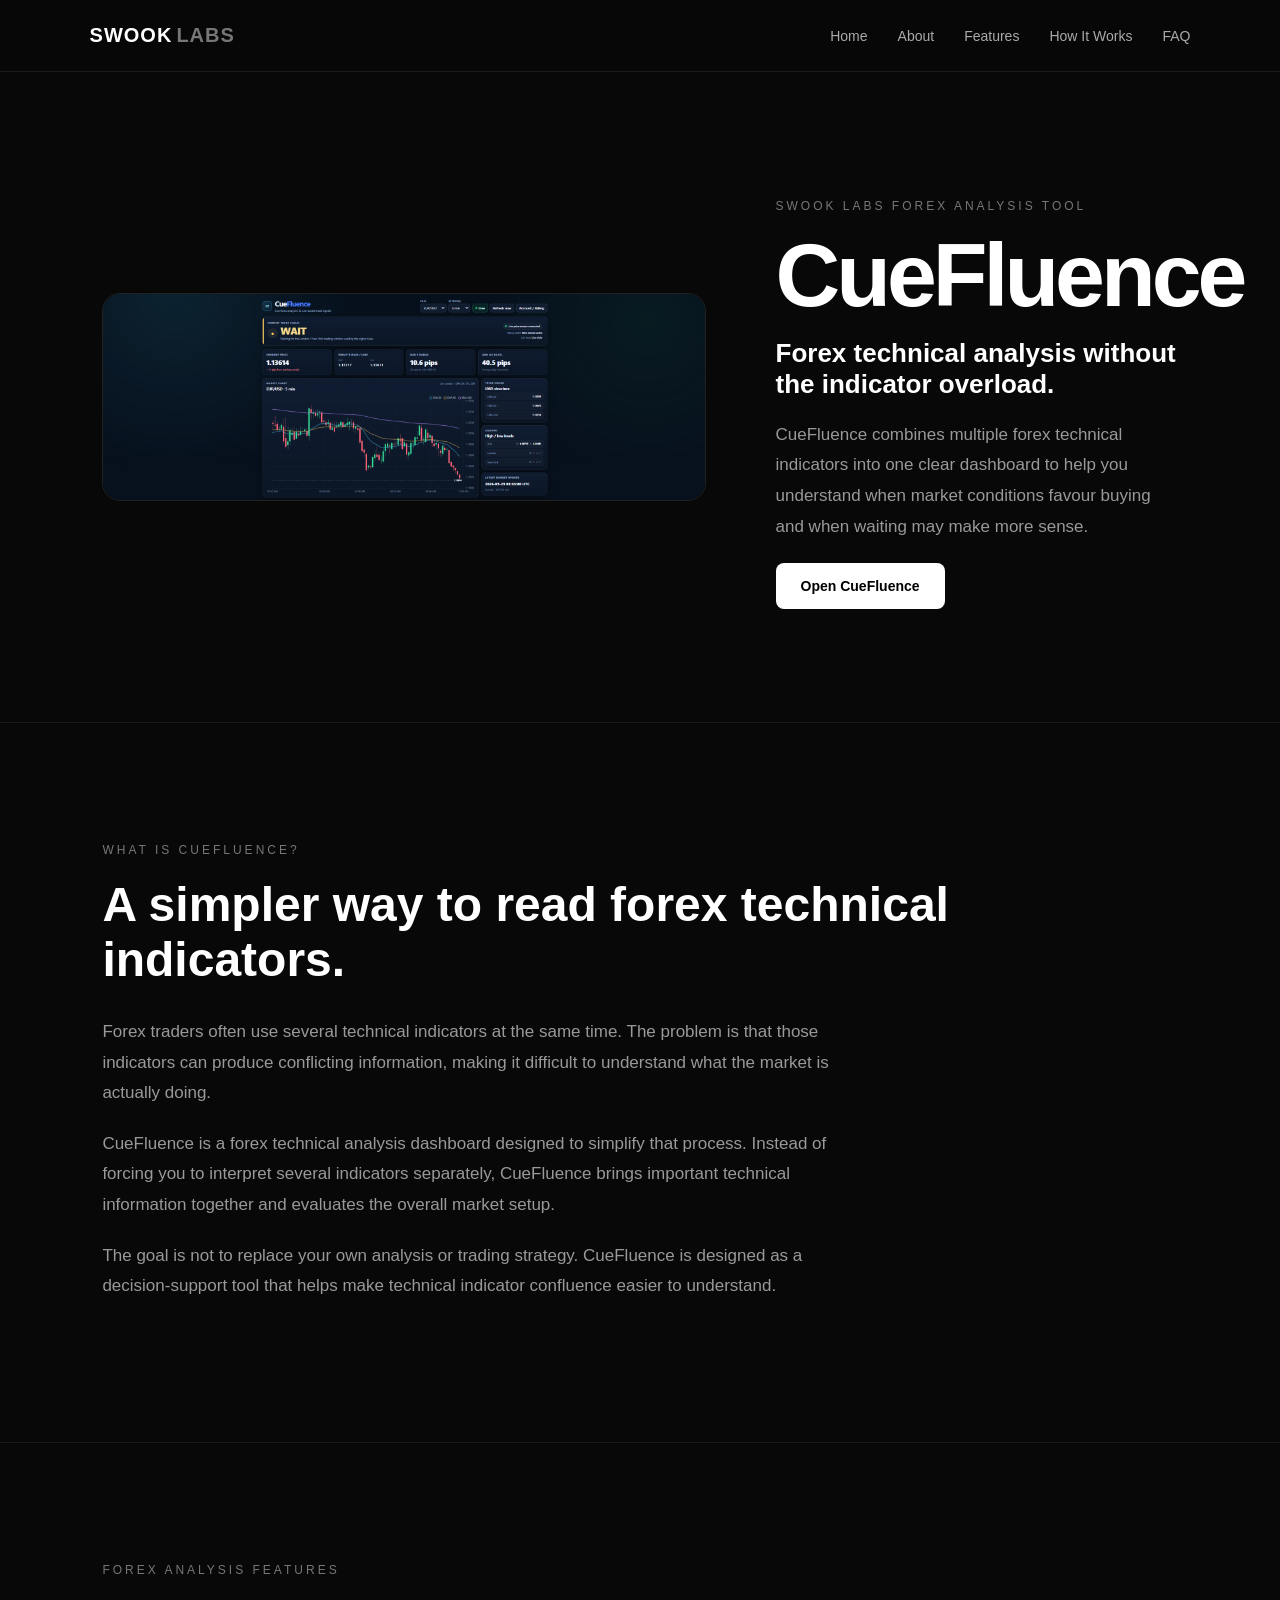
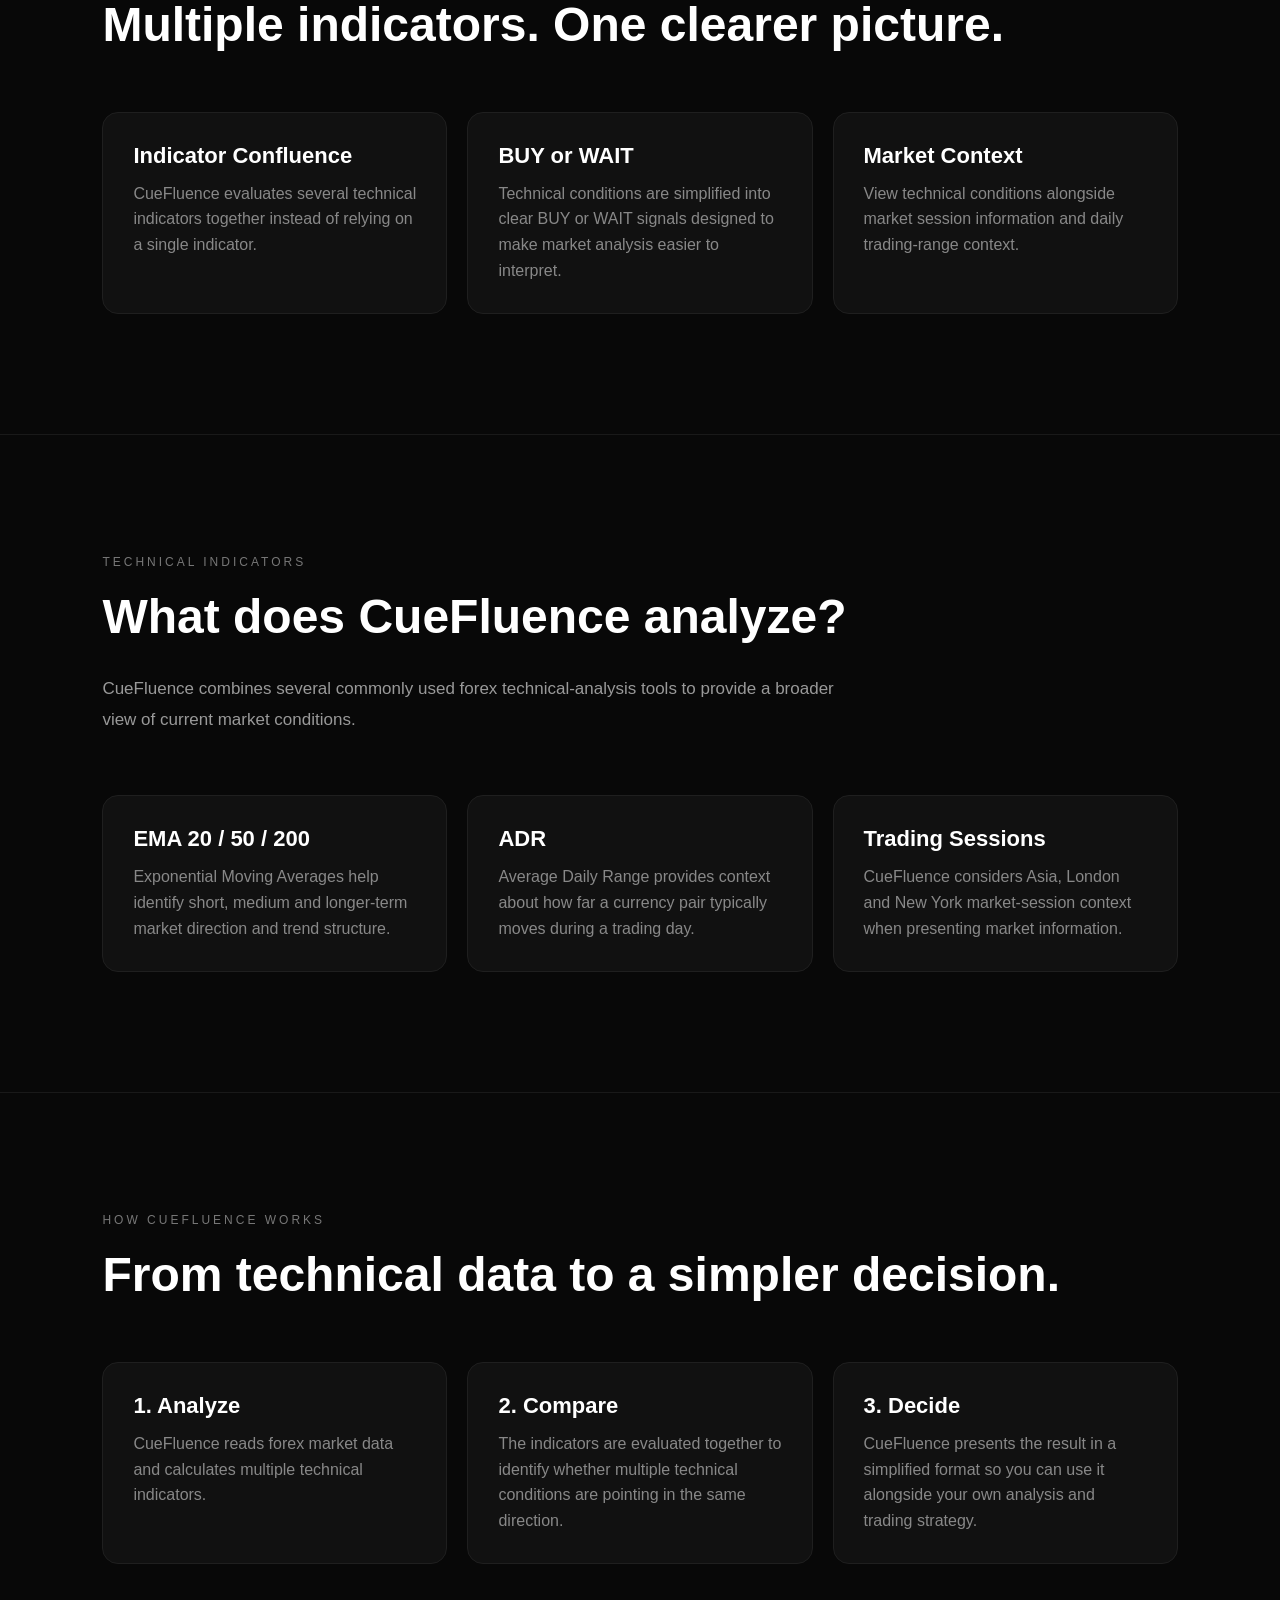
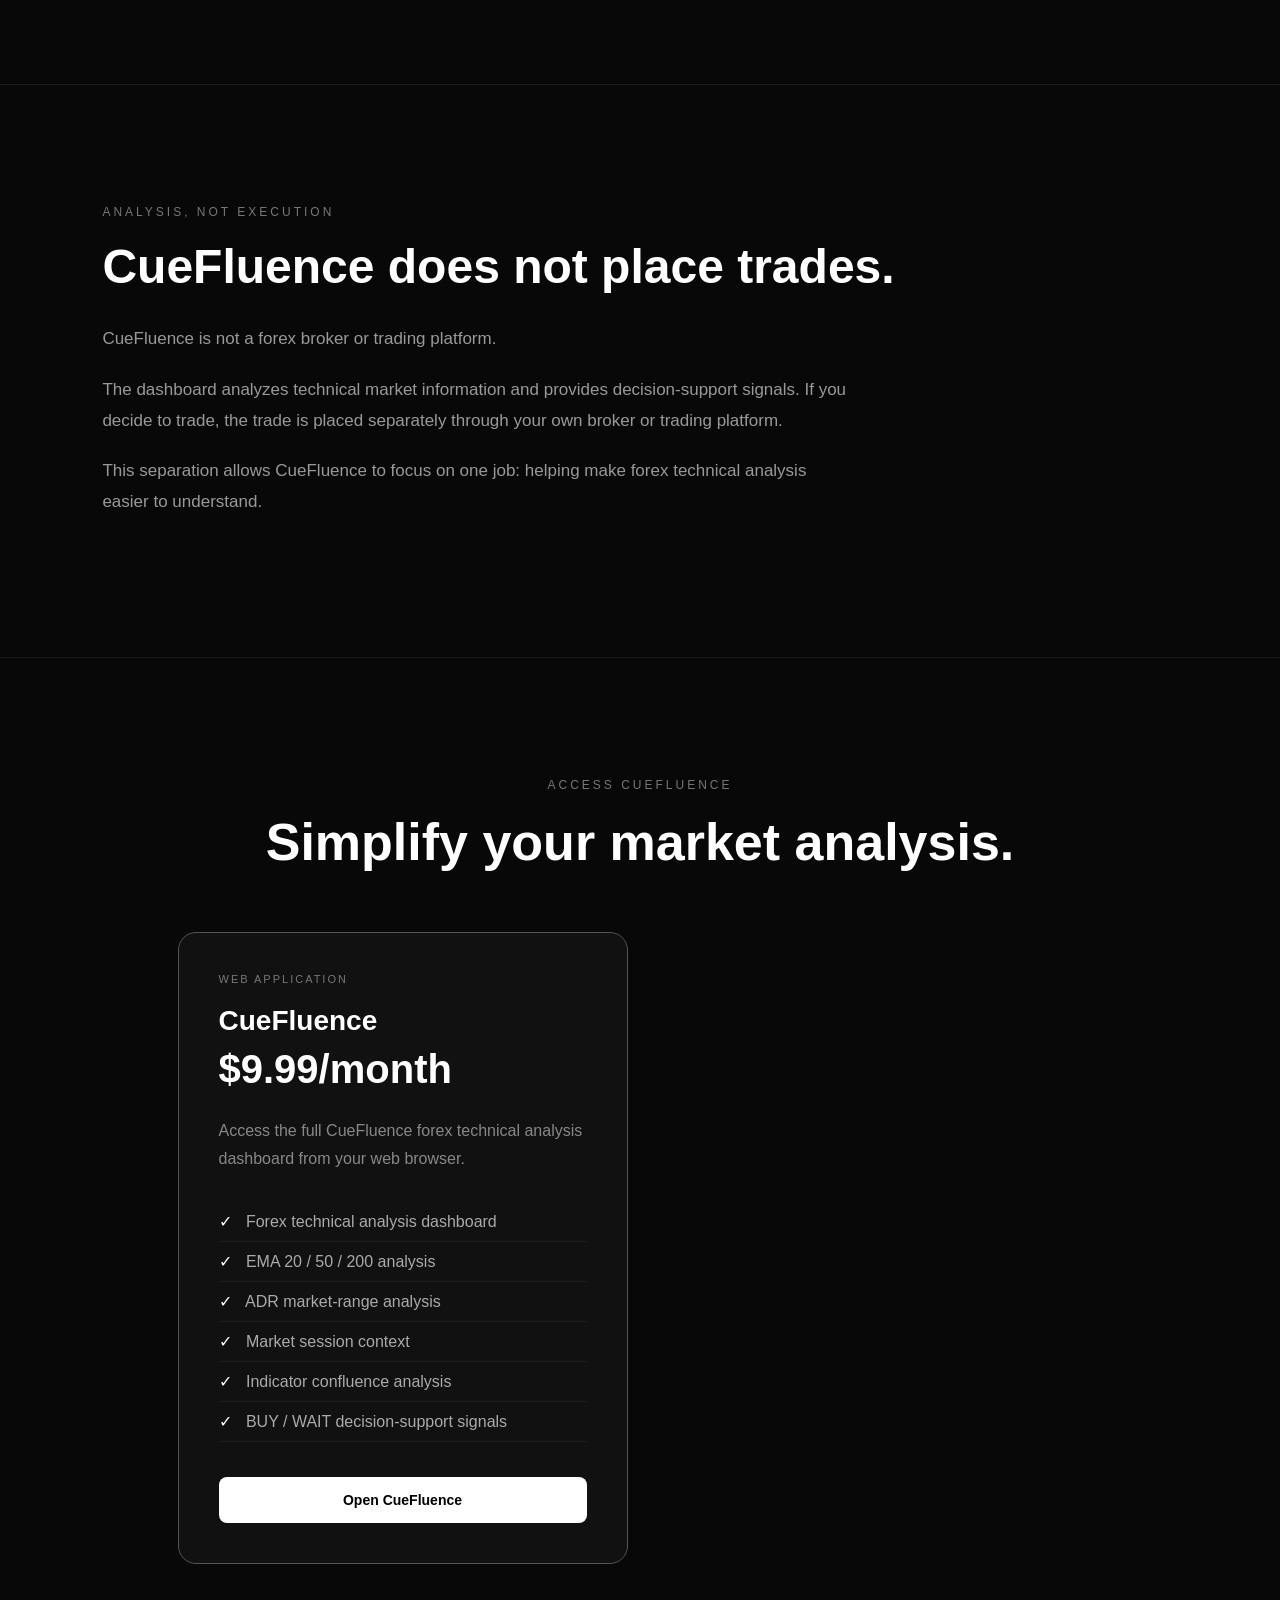
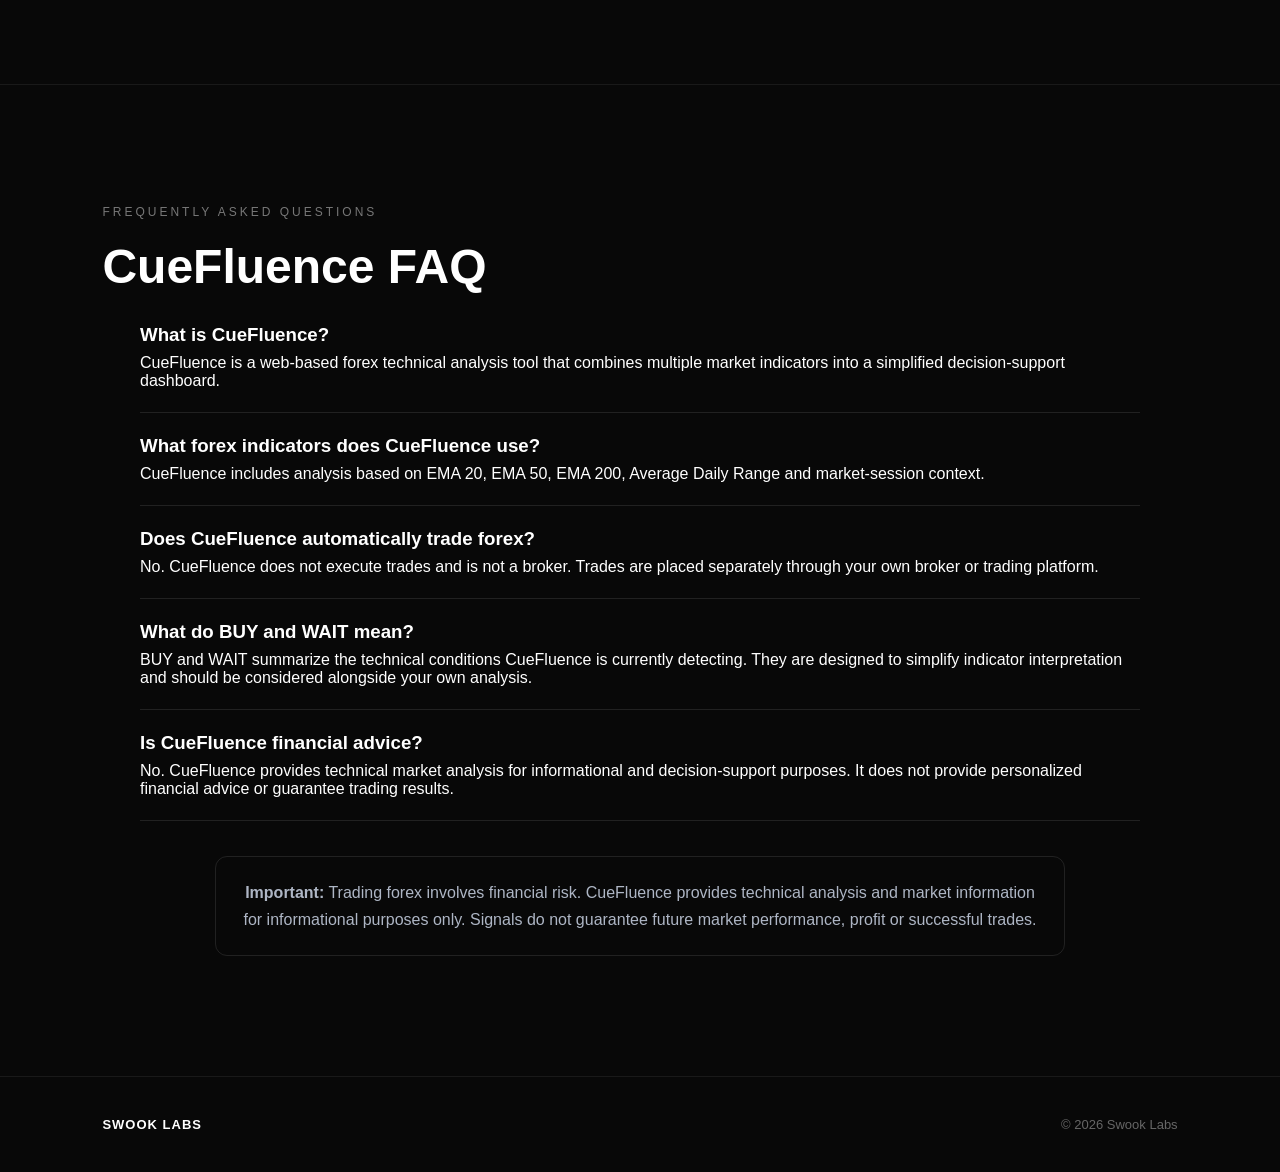
==== cuefluence.html @ 8023ba30 "Create cuefluence.html" ====
<!DOCTYPE html>
<html lang="en">

<head>
    <meta charset="UTF-8">

    <meta
        name="viewport"
        content="width=device-width, initial-scale=1.0"
    >


    <!-- ==================================================
         PRIMARY SEO
    ================================================== -->

    <title>
        CueFluence - Forex Technical Analysis & Indicator Confluence Tool | Swook Labs
    </title>

    <meta
        name="description"
        content="CueFluence is a forex technical analysis dashboard that combines EMA 20, 50 and 200, ADR, market sessions and indicator confluence into clear BUY or WAIT signals. Analyze forex markets without indicator overload."
    >

    <meta
        name="robots"
        content="index, follow"
    >

    <link
        rel="canonical"
        href="https://swooklabs.com/cuefluence.html"
    >


    <!-- ==================================================
         OPEN GRAPH
    ================================================== -->

    <meta
        property="og:title"
        content="CueFluence - Forex Technical Analysis Made Simpler"
    >

    <meta
        property="og:description"
        content="Combine multiple forex technical indicators into simple BUY or WAIT signals with CueFluence."
    >

    <meta
        property="og:image"
        content="https://swooklabs.com/img/cuefluence.png"
    >

    <meta
        property="og:url"
        content="https://swooklabs.com/cuefluence.html"
    >

    <meta
        property="og:type"
        content="website"
    >

    <meta
        property="og:site_name"
        content="Swook Labs"
    >


    <!-- ==================================================
         TWITTER / X
    ================================================== -->

    <meta
        name="twitter:card"
        content="summary_large_image"
    >

    <meta
        name="twitter:title"
        content="CueFluence - Forex Technical Analysis Tool"
    >

    <meta
        name="twitter:description"
        content="Analyze forex markets using indicator confluence, EMA analysis, ADR and market-session context."
    >

    <meta
        name="twitter:image"
        content="https://swooklabs.com/img/cuefluence.png"
    >


    <!-- ==================================================
         STRUCTURED DATA
    ================================================== -->

    <script type="application/ld+json">
    {
        "@context": "https://schema.org",
        "@type": "WebApplication",

        "name": "CueFluence",

        "url": "https://swooklabs.com/cuefluence.html",

        "applicationCategory": "FinanceApplication",

        "operatingSystem": "Web Browser",

        "description":
            "CueFluence is a forex technical analysis and decision-support dashboard that combines multiple technical indicators including EMA 20, EMA 50, EMA 200, ADR and market-session context into simple BUY or WAIT signals.",

        "image":
            "https://swooklabs.com/img/cuefluence.png",

        "creator":
        {
            "@type": "Organization",
            "name": "Swook Labs",
            "url": "https://swooklabs.com/"
        },

        "offers":
        {
            "@type": "Offer",
            "price": "9.99",
            "priceCurrency": "USD",
            "url": "https://cuefluence.swooklabs.com/"
        },

        "featureList":
        [
            "Forex technical analysis",
            "EMA 20 analysis",
            "EMA 50 analysis",
            "EMA 200 analysis",
            "Average Daily Range analysis",
            "Market session context",
            "BUY and WAIT signals",
            "Technical indicator confluence"
        ]
    }
    </script>


    <link
        rel="stylesheet"
        href="styles.css"
    >


    <!-- Small CueFluence-specific additions -->

    <style>

        .cuefluence-note
        {
            max-width: 850px;
            margin: 35px auto 0;
            padding: 22px 25px;
            border: 1px solid rgba(255,255,255,0.1);
            border-radius: 12px;
            color: #aeb6c5;
            line-height: 1.7;
            text-align: center;
        }


        .cuefluence-faq
        {
            max-width: 1000px;
            margin: 0 auto;
        }


        .cuefluence-faq-item
        {
            margin-bottom: 22px;
            padding-bottom: 22px;
            border-bottom: 1px solid rgba(255,255,255,0.1);
        }


        .cuefluence-faq-item h3
        {
            margin-bottom: 8px;
        }


        .cuefluence-faq-item p
        {
            margin: 0;
        }

    </style>

</head>


<body>


    <!-- ==================================================
         NAVBAR
    ================================================== -->

    <header class="navbar">

        <a
            href="index.html"
            class="logo"
        >
            SWOOK<span>LABS</span>
        </a>


        <nav>

            <a href="index.html">
                Home
            </a>

            <a href="#about">
                About
            </a>

            <a href="#features">
                Features
            </a>

            <a href="#how-it-works">
                How It Works
            </a>

            <a href="#faq">
                FAQ
            </a>

        </nav>

    </header>



    <main class="game-page">


        <!-- ==================================================
             HERO
        ================================================== -->

        <section class="game-hero">


            <div class="game-hero-image">

                <img
                    src="img/cuefluence.png"
                    alt="CueFluence forex technical analysis dashboard"
                >

            </div>


            <div class="game-hero-content">


                <p class="eyebrow">
                    SWOOK LABS FOREX ANALYSIS TOOL
                </p>


                <h1>
                    CueFluence
                </h1>


                <p class="game-tagline">
                    Forex technical analysis without the indicator overload.
                </p>


                <p class="game-intro">

                    CueFluence combines multiple forex technical
                    indicators into one clear dashboard to help you
                    understand when market conditions favour buying
                    and when waiting may make more sense.

                </p>


                <a
                    href="https://cuefluence.swooklabs.com/"
                    class="btn btn-primary"
                >
                    Open CueFluence
                </a>

            </div>

        </section>



        <!-- ==================================================
             ABOUT
        ================================================== -->

        <section
            class="game-about"
            id="about"
        >


            <p class="eyebrow">
                WHAT IS CUEFLUENCE?
            </p>


            <h2>
                A simpler way to read forex technical indicators.
            </h2>


            <p>

                Forex traders often use several technical indicators
                at the same time. The problem is that those indicators
                can produce conflicting information, making it difficult
                to understand what the market is actually doing.

            </p>


            <p>

                CueFluence is a forex technical analysis dashboard
                designed to simplify that process. Instead of forcing
                you to interpret several indicators separately,
                CueFluence brings important technical information
                together and evaluates the overall market setup.

            </p>


            <p>

                The goal is not to replace your own analysis or trading
                strategy. CueFluence is designed as a decision-support
                tool that helps make technical indicator confluence
                easier to understand.

            </p>


        </section>



        <!-- ==================================================
             FEATURES
        ================================================== -->

        <section
            class="game-about"
            id="features"
        >


            <p class="eyebrow">
                FOREX ANALYSIS FEATURES
            </p>


            <h2>
                Multiple indicators. One clearer picture.
            </h2>


            <div class="game-features">


                <div class="game-feature">

                    <h3>
                        Indicator Confluence
                    </h3>

                    <p>

                        CueFluence evaluates several technical
                        indicators together instead of relying
                        on a single indicator.

                    </p>

                </div>



                <div class="game-feature">

                    <h3>
                        BUY or WAIT
                    </h3>

                    <p>

                        Technical conditions are simplified into
                        clear BUY or WAIT signals designed to make
                        market analysis easier to interpret.

                    </p>

                </div>



                <div class="game-feature">

                    <h3>
                        Market Context
                    </h3>

                    <p>

                        View technical conditions alongside market
                        session information and daily trading-range
                        context.

                    </p>

                </div>

            </div>


        </section>



        <!-- ==================================================
             TECHNICAL INDICATORS
        ================================================== -->

        <section class="game-about">


            <p class="eyebrow">
                TECHNICAL INDICATORS
            </p>


            <h2>
                What does CueFluence analyze?
            </h2>


            <p>

                CueFluence combines several commonly used forex
                technical-analysis tools to provide a broader view
                of current market conditions.

            </p>


            <div class="game-features">


                <div class="game-feature">

                    <h3>
                        EMA 20 / 50 / 200
                    </h3>

                    <p>

                        Exponential Moving Averages help identify
                        short, medium and longer-term market
                        direction and trend structure.

                    </p>

                </div>



                <div class="game-feature">

                    <h3>
                        ADR
                    </h3>

                    <p>

                        Average Daily Range provides context about
                        how far a currency pair typically moves
                        during a trading day.

                    </p>

                </div>



                <div class="game-feature">

                    <h3>
                        Trading Sessions
                    </h3>

                    <p>

                        CueFluence considers Asia, London and
                        New York market-session context when
                        presenting market information.

                    </p>

                </div>


            </div>

        </section>



        <!-- ==================================================
             HOW IT WORKS
        ================================================== -->

        <section
            class="game-about"
            id="how-it-works"
        >


            <p class="eyebrow">
                HOW CUEFLUENCE WORKS
            </p>


            <h2>
                From technical data to a simpler decision.
            </h2>


            <div class="game-features">


                <div class="game-feature">

                    <h3>
                        1. Analyze
                    </h3>

                    <p>

                        CueFluence reads forex market data and
                        calculates multiple technical indicators.

                    </p>

                </div>



                <div class="game-feature">

                    <h3>
                        2. Compare
                    </h3>

                    <p>

                        The indicators are evaluated together to
                        identify whether multiple technical conditions
                        are pointing in the same direction.

                    </p>

                </div>



                <div class="game-feature">

                    <h3>
                        3. Decide
                    </h3>

                    <p>

                        CueFluence presents the result in a simplified
                        format so you can use it alongside your own
                        analysis and trading strategy.

                    </p>

                </div>

            </div>


        </section>



        <!-- ==================================================
             NOT A BROKER
        ================================================== -->

        <section class="game-about">


            <p class="eyebrow">
                ANALYSIS, NOT EXECUTION
            </p>


            <h2>
                CueFluence does not place trades.
            </h2>


            <p>

                CueFluence is not a forex broker or trading platform.

            </p>


            <p>

                The dashboard analyzes technical market information
                and provides decision-support signals. If you decide
                to trade, the trade is placed separately through your
                own broker or trading platform.

            </p>


            <p>

                This separation allows CueFluence to focus on one
                job: helping make forex technical analysis easier
                to understand.

            </p>


        </section>



        <!-- ==================================================
             SUBSCRIPTION
        ================================================== -->

        <section
            class="game-versions"
            id="access"
        >


            <div class="game-version-heading">

                <p class="eyebrow">
                    ACCESS CUEFLUENCE
                </p>

                <h2>
                    Simplify your market analysis.
                </h2>

            </div>



            <div class="version-grid">


                <div
                    class="version-card version-card-featured"
                >


                    <span class="version-label">
                        WEB APPLICATION
                    </span>


                    <h3>
                        CueFluence
                    </h3>


                    <div class="version-price">
                        $9.99/month
                    </div>


                    <p>

                        Access the full CueFluence forex technical
                        analysis dashboard from your web browser.

                    </p>


                    <ul>

                        <li>
                            Forex technical analysis dashboard
                        </li>

                        <li>
                            EMA 20 / 50 / 200 analysis
                        </li>

                        <li>
                            ADR market-range analysis
                        </li>

                        <li>
                            Market session context
                        </li>

                        <li>
                            Indicator confluence analysis
                        </li>

                        <li>
                            BUY / WAIT decision-support signals
                        </li>

                    </ul>


                    <a
                        href="https://cuefluence.swooklabs.com/"
                        class="btn btn-primary version-button"
                    >
                        Open CueFluence
                    </a>


                </div>

            </div>


        </section>



        <!-- ==================================================
             FAQ
        ================================================== -->

        <section
            class="game-about"
            id="faq"
        >


            <p class="eyebrow">
                FREQUENTLY ASKED QUESTIONS
            </p>


            <h2>
                CueFluence FAQ
            </h2>


            <div class="cuefluence-faq">


                <div class="cuefluence-faq-item">

                    <h3>
                        What is CueFluence?
                    </h3>

                    <p>

                        CueFluence is a web-based forex technical
                        analysis tool that combines multiple market
                        indicators into a simplified decision-support
                        dashboard.

                    </p>

                </div>



                <div class="cuefluence-faq-item">

                    <h3>
                        What forex indicators does CueFluence use?
                    </h3>

                    <p>

                        CueFluence includes analysis based on
                        EMA 20, EMA 50, EMA 200, Average Daily
                        Range and market-session context.

                    </p>

                </div>



                <div class="cuefluence-faq-item">

                    <h3>
                        Does CueFluence automatically trade forex?
                    </h3>

                    <p>

                        No. CueFluence does not execute trades and
                        is not a broker. Trades are placed separately
                        through your own broker or trading platform.

                    </p>

                </div>



                <div class="cuefluence-faq-item">

                    <h3>
                        What do BUY and WAIT mean?
                    </h3>

                    <p>

                        BUY and WAIT summarize the technical
                        conditions CueFluence is currently detecting.
                        They are designed to simplify indicator
                        interpretation and should be considered
                        alongside your own analysis.

                    </p>

                </div>



                <div class="cuefluence-faq-item">

                    <h3>
                        Is CueFluence financial advice?
                    </h3>

                    <p>

                        No. CueFluence provides technical market
                        analysis for informational and decision-support
                        purposes. It does not provide personalized
                        financial advice or guarantee trading results.

                    </p>

                </div>


            </div>


            <div class="cuefluence-note">

                <strong>Important:</strong>

                Trading forex involves financial risk. CueFluence
                provides technical analysis and market information
                for informational purposes only. Signals do not
                guarantee future market performance, profit or
                successful trades.

            </div>


        </section>


    </main>



    <!-- ==================================================
         FOOTER
    ================================================== -->

    <footer>

        <div class="footer-logo">
            SWOOK LABS
        </div>

        <p>
            © 2026 Swook Labs
        </p>

    </footer>


</body>

</html>
---- styles.css ----
* {
    box-sizing: border-box;
    margin: 0;
    padding: 0;
}

html {
    scroll-behavior: smooth;
}

body {
    font-family:
        Inter,
        Arial,
        sans-serif;

    background: #080808;
    color: #ffffff;
}

a {
    color: inherit;
    text-decoration: none;
}


/* NAVBAR */

.navbar {
    height: 72px;

    display: flex;
    justify-content: space-between;
    align-items: center;

    padding: 0 7%;

    border-bottom: 1px solid #1c1c1c;

    background: rgba(8, 8, 8, 0.9);

    position: sticky;
    top: 0;

    z-index: 100;
}

.logo {
    font-weight: 800;
    letter-spacing: 1px;
    font-size: 20px;
}

.logo span {
    color: #777;
    margin-left: 4px;
}

nav {
    display: flex;
    gap: 30px;
}

nav a {
    color: #aaa;

    font-size: 14px;

    transition: 0.2s;
}

nav a:hover {
    color: white;
}


/* HERO */

.hero {
    min-height: 680px;

    display: flex;
    align-items: center;

    padding: 0 8%;

    background:
        radial-gradient(
            circle at 80% 20%,
            rgba(100, 80, 255, 0.18),
            transparent 35%
        ),
        radial-gradient(
            circle at 20% 70%,
            rgba(0, 170, 255, 0.1),
            transparent 35%
        );
}

.hero-content {
    max-width: 800px;
}

.eyebrow {
    color: #777;

    font-size: 12px;

    letter-spacing: 3px;

    margin-bottom: 20px;
}

.hero h1 {
    font-size: clamp(
        60px,
        9vw,
        120px
    );

    line-height: 0.95;

    letter-spacing: -5px;

    margin-bottom: 30px;
}

.hero-description {
    font-size: 21px;

    color: #999;

    margin-bottom: 40px;
}

.hero-buttons {
    display: flex;
    gap: 15px;
}

.btn {
    padding: 15px 25px;

    border-radius: 8px;

    font-size: 14px;

    font-weight: 600;

    transition: 0.2s;
}

.btn-primary {
    background: white;
    color: black;
}

.btn-primary:hover {
    transform: translateY(-2px);
}

.btn-secondary {
    border: 1px solid #333;
    color: #ccc;
}

.btn-secondary:hover {
    border-color: #666;
}


/* PRODUCTS */

.products-section {
    padding: 100px 8%;
}

.section-heading {
    display: flex;
    justify-content: space-between;
    align-items: flex-end;

    margin-bottom: 50px;
}

.section-heading h2 {
    font-size: 46px;
}

.filters {
    display: flex;
    gap: 8px;
}

.filter {
    padding: 10px 18px;

    border-radius: 20px;

    border: 1px solid #292929;

    background: transparent;

    color: #888;

    cursor: pointer;
}

.filter.active,
.filter:hover {
    color: black;
    background: white;
}


/* PRODUCT CARDS */

.product-grid {
    display: grid;

    grid-template-columns:
        repeat(auto-fit, minmax(280px, 1fr));

    gap: 24px;
}

.product-card {
    background: #111;

    border: 1px solid #1c1c1c;

    border-radius: 16px;

    overflow: hidden;

    transition: 0.25s;
}

.product-card:hover {
    transform: translateY(-6px);

    border-color: #333;
}

.product-image {
    height: 230px;

    background: #181818;

    display: flex;
    align-items: center;
    justify-content: center;

    color: #444;

    font-size: 14px;
}

.product-content {
    padding: 22px;
}

.product-category {
    font-size: 11px;

    letter-spacing: 2px;

    color: #666;

    text-transform: uppercase;
}

.product-title {
    font-size: 22px;

    margin: 10px 0;
}

.product-description {
    color: #888;

    font-size: 14px;

    line-height: 1.6;

    margin-bottom: 20px;
}

.product-footer {
    display: flex;
    justify-content: space-between;
    align-items: center;
}

.product-price {
    font-weight: bold;
}

.product-link {
    color: #bbb;

    font-size: 14px;
}

.product-link:hover {
    color: white;
}


/* ABOUT */

.about {
    padding: 120px 8%;

    border-top: 1px solid #191919;

    max-width: 1000px;
}

.about h2 {
    font-size: 54px;

    margin-bottom: 25px;
}

.about > p:not(.eyebrow) {
    max-width: 650px;

    line-height: 1.8;

    color: #999;

    margin-bottom: 25px;
}

.text-link {
    font-weight: 600;
}


/* FOOTER */

footer {
    display: flex;
    justify-content: space-between;

    padding: 40px 8%;

    border-top: 1px solid #191919;

    color: #666;

    font-size: 13px;
}

.footer-logo {
    color: white;

    font-weight: bold;

    letter-spacing: 1px;
}


/* MOBILE */

@media (max-width: 700px) {

    nav {
        display: none;
    }

    .hero {
        min-height: 600px;
    }

    .hero h1 {
        letter-spacing: -3px;
    }

    .section-heading {
        flex-direction: column;
        align-items: flex-start;

        gap: 25px;
    }

    .filters {
        flex-wrap: wrap;
    }

    .about h2 {
        font-size: 40px;
    }

}

/* ============================= */
/* GAME PAGE */
/* ============================= */

.game-page {
    min-height: 100vh;
}


/* HERO */

.game-hero {
    min-height: 650px;

    display: grid;

    grid-template-columns:
        minmax(0, 1.2fr)
        minmax(320px, 0.8fr);

    align-items: center;

    gap: 70px;

    padding: 80px 8%;
}


.game-hero-image {
    border-radius: 18px;

    overflow: hidden;

    border: 1px solid #222;

    background: #111;
}


.game-hero-image img {
    width: 100%;

    display: block;

    object-fit: cover;
}


.game-hero-content h1 {
    font-size: clamp(
        55px,
        7vw,
        100px
    );

    line-height: 0.95;

    letter-spacing: -4px;

    margin-bottom: 20px;
}


.game-tagline {
    font-size: 26px;

    font-weight: 600;

    margin-bottom: 20px;
}


.game-intro {
    color: #999;

    line-height: 1.8;

    font-size: 17px;

    margin-bottom: 35px;

    max-width: 520px;
}


/* ABOUT */

.game-about {
    padding: 120px 8%;

    border-top: 1px solid #191919;
}


.game-about > h2 {
    font-size: 48px;

    margin-bottom: 30px;
}


.game-about > p:not(.eyebrow) {
    max-width: 750px;

    color: #999;

    font-size: 17px;

    line-height: 1.8;

    margin-bottom: 20px;
}


.game-features {
    display: grid;

    grid-template-columns:
        repeat(3, 1fr);

    gap: 20px;

    margin-top: 60px;
}


.game-feature {
    background: #111;

    border: 1px solid #1f1f1f;

    border-radius: 16px;

    padding: 30px;
}


.game-feature h3 {
    font-size: 22px;

    margin-bottom: 12px;
}


.game-feature p {
    color: #888;

    line-height: 1.6;
}


/* VERSIONS */

.game-versions {
    padding: 120px 8%;

    border-top: 1px solid #191919;
}


.game-version-heading {
    text-align: center;

    margin-bottom: 60px;
}


.game-version-heading h2 {
    font-size: 52px;
}


.version-grid {
    display: grid;

    grid-template-columns:
        repeat(2, minmax(280px, 450px));

    justify-content: center;

    gap: 25px;
}


.version-card {
    background: #111;

    border: 1px solid #252525;

    border-radius: 18px;

    padding: 40px;

    display: flex;

    flex-direction: column;
}


.version-card-featured {
    border-color: #555;
}


.version-label {
    color: #777;

    font-size: 11px;

    letter-spacing: 2px;

    margin-bottom: 20px;
}


.version-card h3 {
    font-size: 28px;

    margin-bottom: 10px;
}


.version-price {
    font-size: 40px;

    font-weight: 700;

    margin-bottom: 25px;
}


.version-card > p {
    color: #888;

    line-height: 1.7;

    margin-bottom: 30px;
}


.version-card ul {
    list-style: none;

    margin-bottom: 35px;
}


.version-card li {
    color: #aaa;

    padding: 10px 0;

    border-bottom: 1px solid #1f1f1f;
}


.version-card li::before {
    content: "✓";

    color: white;

    margin-right: 10px;
}


.version-button {
    margin-top: auto;

    text-align: center;

    display: block;
}


/* GAME MOBILE */

@media (max-width: 800px) {

    .game-hero {
        grid-template-columns: 1fr;

        padding-top: 50px;
    }


    .game-hero-content h1 {
        letter-spacing: -2px;
    }


    .game-features {
        grid-template-columns: 1fr;
    }


    .version-grid {
        grid-template-columns: 1fr;
    }

}

/* ============================= */
/* ABOUT - GAMEPLAY */
/* ============================= */

.about-gameplay {
    margin-top: 60px;
    margin-bottom: 60px;
}


.about-gameplay h3 {
    font-size: 30px;
    margin-bottom: 10px;
}


.about-gameplay-description {
    color: #888;
    margin-bottom: 30px;
}


/* MAIN VIDEO */

.gameplay-video-main {
    width: 100%;
    max-width: 1000px;

    aspect-ratio: 16 / 9;

    overflow: hidden;

    border-radius: 16px;

    border: 1px solid #222;

    background: #111;
}


.gameplay-video-main iframe {
    width: 100%;
    height: 100%;

    border: 0;
}


/* SMALLER VIDEOS */

.gameplay-video-grid {
    display: grid;

    grid-template-columns:
        repeat(2, 1fr);

    gap: 20px;

    max-width: 1000px;

    margin-top: 20px;
}


.gameplay-video {
    aspect-ratio: 16 / 9;

    overflow: hidden;

    border-radius: 14px;

    border: 1px solid #222;

    background: #111;
}


.gameplay-video iframe {
    width: 100%;
    height: 100%;

    border: 0;
}


/* MOBILE */

@media (max-width: 800px) {

    .gameplay-video-grid {
        grid-template-columns: 1fr;
    }

}
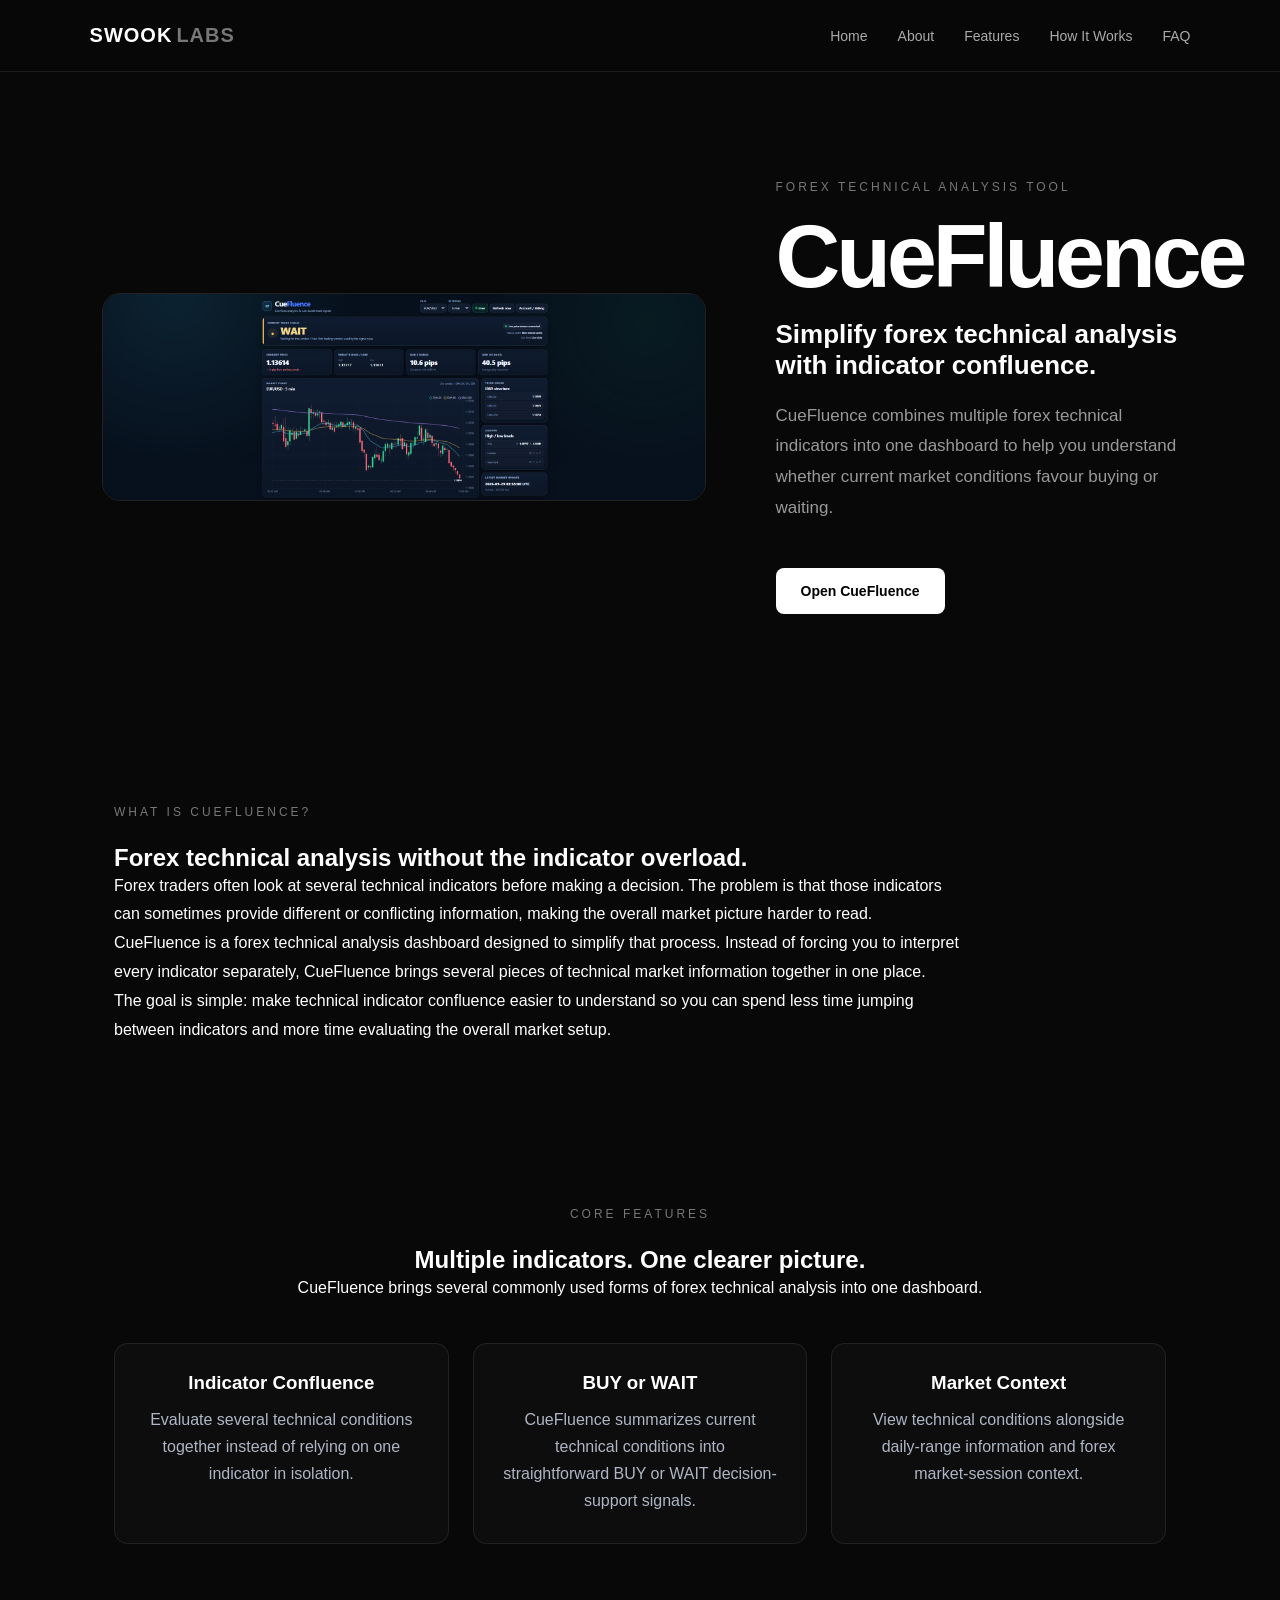
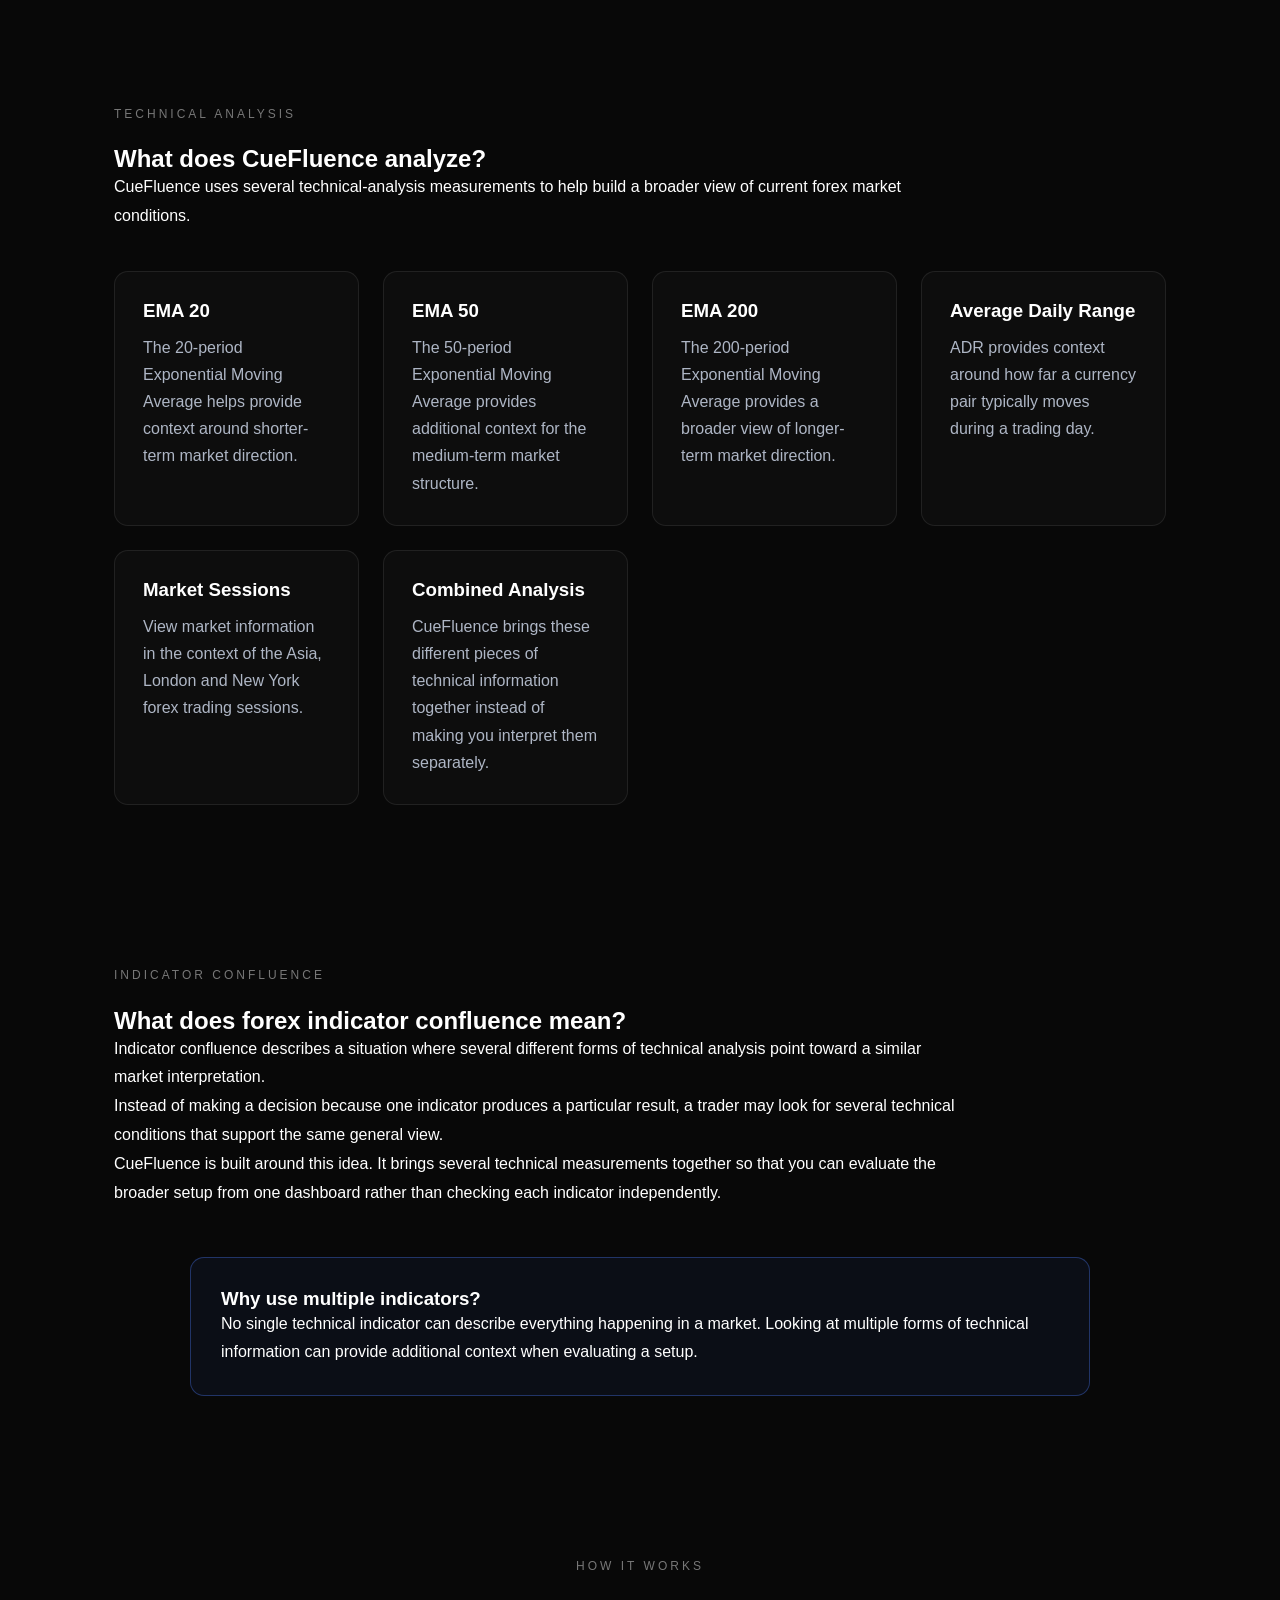
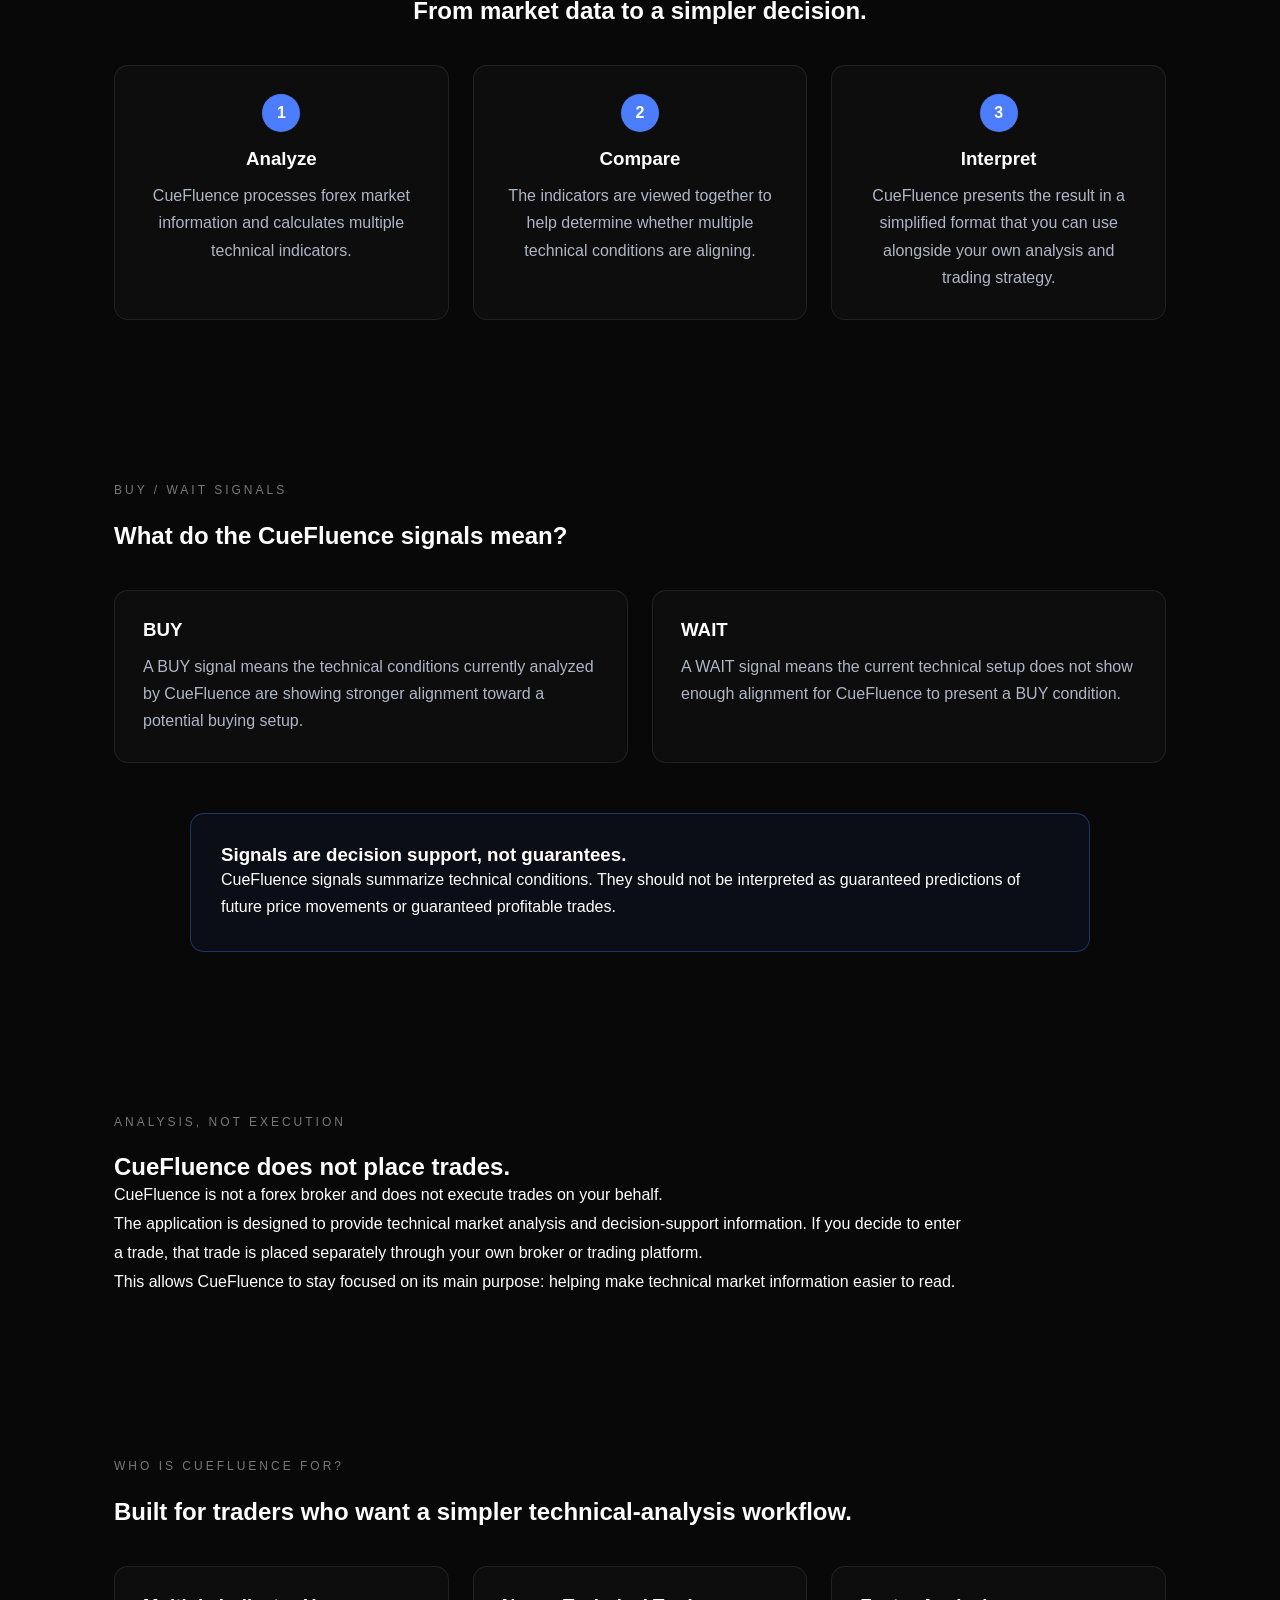
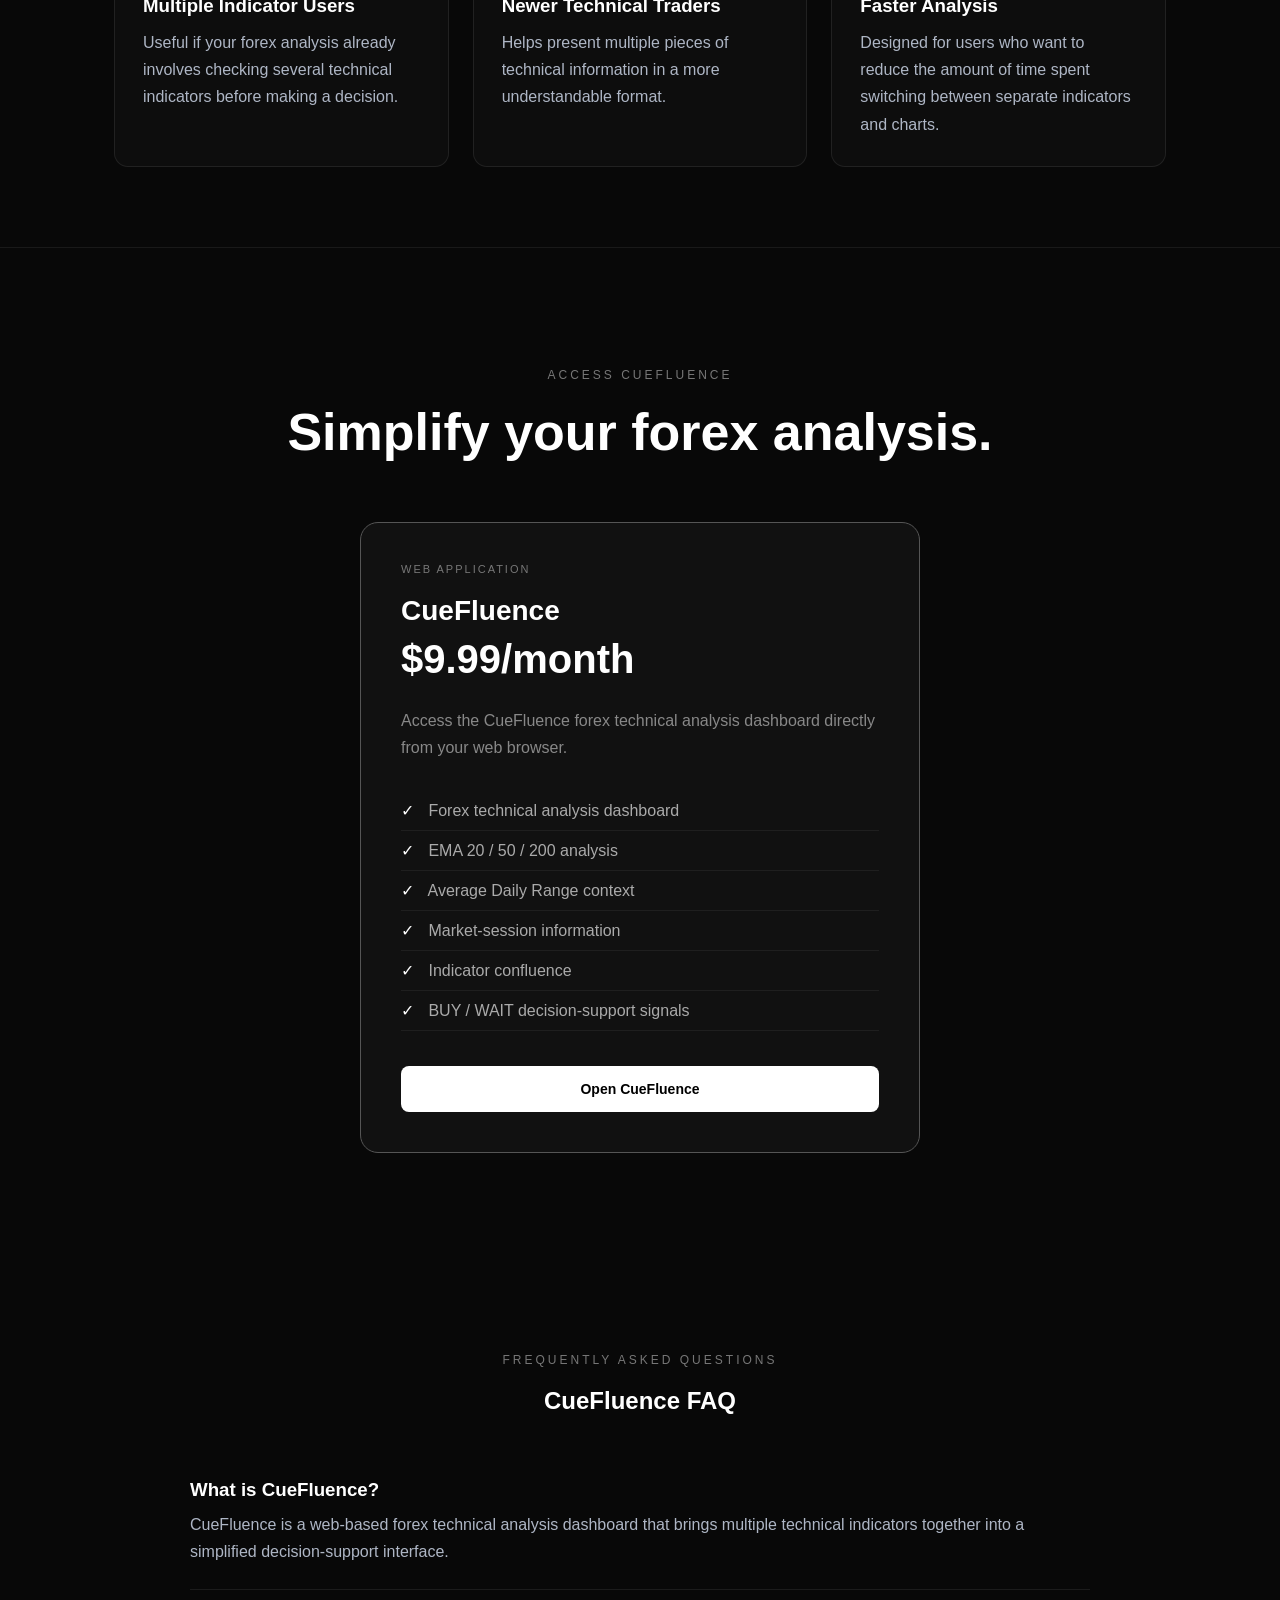
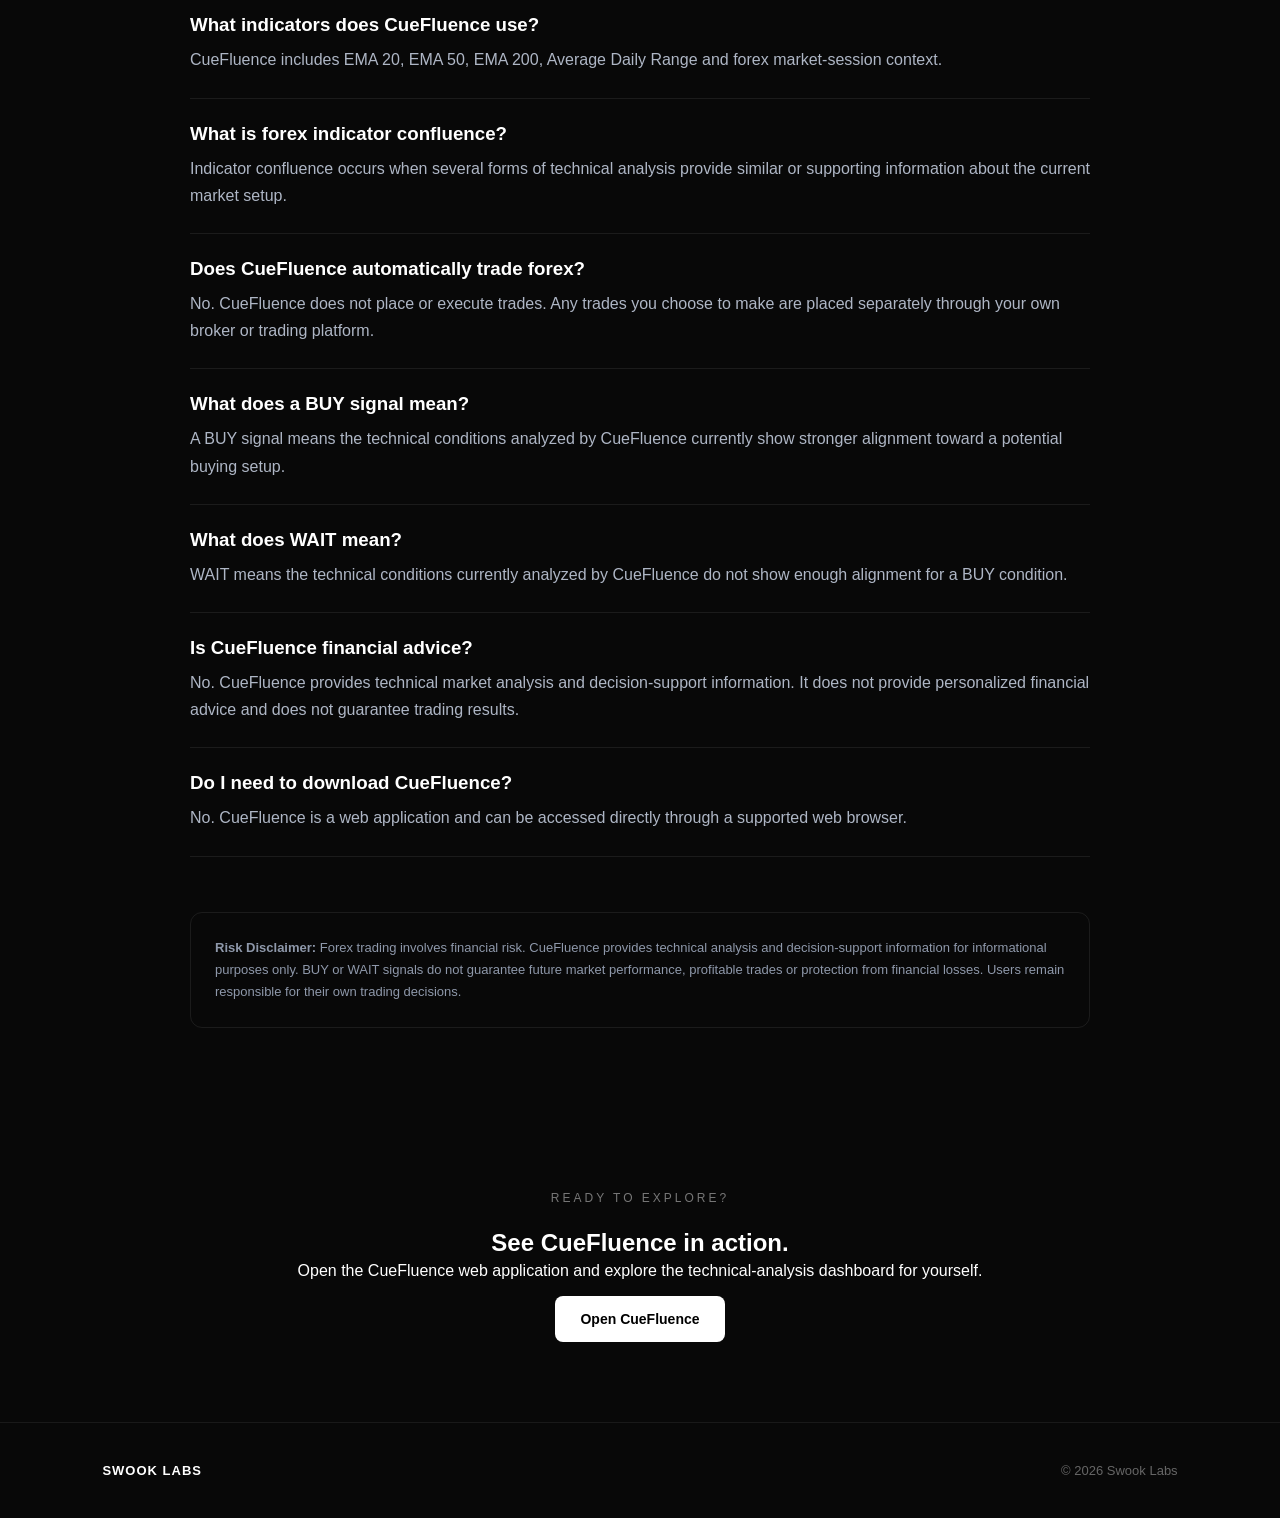
==== commit 301113da: "Update cuefluence.html" ====
--- a/cuefluence.html
+++ b/cuefluence.html
@@ -2,6 +2,7 @@
 <html lang="en">
 
 <head>
+
     <meta charset="UTF-8">
 
     <meta
@@ -20,7 +21,7 @@
 
     <meta
         name="description"
-        content="CueFluence is a forex technical analysis dashboard that combines EMA 20, 50 and 200, ADR, market sessions and indicator confluence into clear BUY or WAIT signals. Analyze forex markets without indicator overload."
+        content="CueFluence is a forex technical analysis dashboard that combines EMA 20, EMA 50, EMA 200, Average Daily Range and market-session context into simple BUY or WAIT decision-support signals."
     >
 
     <meta
@@ -45,7 +46,7 @@
 
     <meta
         property="og:description"
-        content="Combine multiple forex technical indicators into simple BUY or WAIT signals with CueFluence."
+        content="Combine multiple forex technical indicators into one clearer dashboard with CueFluence."
     >
 
     <meta
@@ -85,7 +86,7 @@
 
     <meta
         name="twitter:description"
-        content="Analyze forex markets using indicator confluence, EMA analysis, ADR and market-session context."
+        content="Simplify forex technical analysis using indicator confluence, EMA analysis, ADR and market-session context."
     >
 
     <meta
@@ -102,50 +103,45 @@
     {
         "@context": "https://schema.org",
         "@type": "WebApplication",
-
         "name": "CueFluence",
-
         "url": "https://swooklabs.com/cuefluence.html",
-
         "applicationCategory": "FinanceApplication",
-
         "operatingSystem": "Web Browser",
-
-        "description":
-            "CueFluence is a forex technical analysis and decision-support dashboard that combines multiple technical indicators including EMA 20, EMA 50, EMA 200, ADR and market-session context into simple BUY or WAIT signals.",
-
-        "image":
-            "https://swooklabs.com/img/cuefluence.png",
-
-        "creator":
-        {
+        "description": "CueFluence is a forex technical analysis and decision-support dashboard that combines EMA 20, EMA 50, EMA 200, Average Daily Range and market-session context into simplified BUY or WAIT signals.",
+        "image": "https://swooklabs.com/img/cuefluence.png",
+        "creator": {
             "@type": "Organization",
             "name": "Swook Labs",
             "url": "https://swooklabs.com/"
         },
-
-        "offers":
-        {
+        "publisher": {
+            "@type": "Organization",
+            "name": "Swook Labs",
+            "url": "https://swooklabs.com/"
+        },
+        "offers": {
             "@type": "Offer",
             "price": "9.99",
             "priceCurrency": "USD",
             "url": "https://cuefluence.swooklabs.com/"
         },
-
-        "featureList":
-        [
-            "Forex technical analysis",
+        "featureList": [
+            "Forex technical analysis dashboard",
             "EMA 20 analysis",
             "EMA 50 analysis",
             "EMA 200 analysis",
             "Average Daily Range analysis",
-            "Market session context",
-            "BUY and WAIT signals",
-            "Technical indicator confluence"
+            "Forex market-session context",
+            "Technical indicator confluence",
+            "BUY and WAIT decision-support signals"
         ]
     }
     </script>
 
+
+    <!-- ==================================================
+         MAIN SITE CSS
+    ================================================== -->
 
     <link
         rel="stylesheet"
@@ -153,47 +149,243 @@
     >
 
 
-    <!-- Small CueFluence-specific additions -->
+    <!-- ==================================================
+         CUEFLUENCE-SPECIFIC STYLES
+    ================================================== -->
 
     <style>
 
-        .cuefluence-note
+        .cuefluence-section
+        {
+            max-width: 1100px;
+            margin: 0 auto;
+            padding: 80px 24px;
+        }
+
+
+        .cuefluence-section h2
+        {
+            margin-top: 0;
+        }
+
+
+        .cuefluence-section > p
         {
             max-width: 850px;
-            margin: 35px auto 0;
-            padding: 22px 25px;
-            border: 1px solid rgba(255,255,255,0.1);
+            line-height: 1.8;
+        }
+
+
+        .cuefluence-section-center
+        {
+            text-align: center;
+        }
+
+
+        .cuefluence-section-center > p
+        {
+            margin-left: auto;
+            margin-right: auto;
+        }
+
+
+        .cuefluence-grid
+        {
+            display: grid;
+
+            grid-template-columns:
+                repeat(
+                    auto-fit,
+                    minmax(240px, 1fr)
+                );
+
+            gap: 24px;
+
+            margin-top: 40px;
+        }
+
+
+        .cuefluence-card
+        {
+            padding: 28px;
+
+            border:
+                1px solid
+                rgba(255, 255, 255, 0.08);
+
+            border-radius: 14px;
+
+            background:
+                rgba(255, 255, 255, 0.025);
+        }
+
+
+        .cuefluence-card h3
+        {
+            margin-top: 0;
+            margin-bottom: 12px;
+        }
+
+
+        .cuefluence-card p
+        {
+            margin: 0;
+
+            line-height: 1.7;
+
+            color: #aeb6c5;
+        }
+
+
+        .cuefluence-step-number
+        {
+            display: inline-flex;
+
+            align-items: center;
+            justify-content: center;
+
+            width: 38px;
+            height: 38px;
+
+            margin-bottom: 16px;
+
+            border-radius: 50%;
+
+            background: #4c7dff;
+
+            color: #ffffff;
+
+            font-weight: 700;
+        }
+
+
+        .cuefluence-highlight
+        {
+            max-width: 900px;
+
+            margin: 50px auto 0;
+
+            padding: 30px;
+
+            border:
+                1px solid
+                rgba(76, 125, 255, 0.35);
+
+            border-radius: 14px;
+
+            background:
+                rgba(76, 125, 255, 0.06);
+        }
+
+
+        .cuefluence-highlight h3
+        {
+            margin-top: 0;
+        }
+
+
+        .cuefluence-highlight p
+        {
+            margin-bottom: 0;
+
+            line-height: 1.7;
+        }
+
+
+        .cuefluence-faq
+        {
+            max-width: 900px;
+
+            margin: 40px auto 0;
+        }
+
+
+        .cuefluence-faq-item
+        {
+            padding: 24px 0;
+
+            border-bottom:
+                1px solid
+                rgba(255, 255, 255, 0.08);
+        }
+
+
+        .cuefluence-faq-item h3
+        {
+            margin:
+                0
+                0
+                10px;
+        }
+
+
+        .cuefluence-faq-item p
+        {
+            margin: 0;
+
+            line-height: 1.7;
+
+            color: #aeb6c5;
+        }
+
+
+        .cuefluence-disclaimer
+        {
+            max-width: 900px;
+
+            margin: 55px auto 0;
+
+            padding: 24px;
+
+            border:
+                1px solid
+                rgba(255, 255, 255, 0.08);
+
             border-radius: 12px;
-            color: #aeb6c5;
+
+            color: #8e98aa;
+
+            font-size: 13px;
+
             line-height: 1.7;
-            text-align: center;
-        }
-
-
-        .cuefluence-faq
-        {
-            max-width: 1000px;
-            margin: 0 auto;
-        }
-
-
-        .cuefluence-faq-item
-        {
-            margin-bottom: 22px;
-            padding-bottom: 22px;
-            border-bottom: 1px solid rgba(255,255,255,0.1);
-        }
-
-
-        .cuefluence-faq-item h3
-        {
-            margin-bottom: 8px;
-        }
-
-
-        .cuefluence-faq-item p
-        {
-            margin: 0;
+        }
+
+
+        .cuefluence-app-button
+        {
+            display: inline-block;
+
+            margin-top: 10px;
+        }
+
+
+        .cuefluence-price-card
+        {
+            max-width: 560px;
+
+            margin: 40px auto 0;
+        }
+
+
+        @media
+        (
+            max-width: 700px
+        )
+        {
+
+            .cuefluence-section
+            {
+                padding:
+                    60px
+                    20px;
+            }
+
+
+            .cuefluence-card
+            {
+                padding: 22px;
+            }
+
         }
 
     </style>
@@ -205,7 +397,7 @@
 
 
     <!-- ==================================================
-         NAVBAR
+         NAVIGATION
     ================================================== -->
 
     <header class="navbar">
@@ -270,7 +462,7 @@
 
 
                 <p class="eyebrow">
-                    SWOOK LABS FOREX ANALYSIS TOOL
+                    FOREX TECHNICAL ANALYSIS TOOL
                 </p>
 
 
@@ -280,27 +472,31 @@
 
 
                 <p class="game-tagline">
-                    Forex technical analysis without the indicator overload.
+
+                    Simplify forex technical analysis
+                    with indicator confluence.
+
                 </p>
 
 
                 <p class="game-intro">
 
-                    CueFluence combines multiple forex technical
-                    indicators into one clear dashboard to help you
-                    understand when market conditions favour buying
-                    and when waiting may make more sense.
+                    CueFluence combines multiple forex
+                    technical indicators into one dashboard
+                    to help you understand whether current
+                    market conditions favour buying or waiting.
 
                 </p>
 
 
                 <a
                     href="https://cuefluence.swooklabs.com/"
-                    class="btn btn-primary"
+                    class="btn btn-primary cuefluence-app-button"
                 >
                     Open CueFluence
                 </a>
 
+
             </div>
 
         </section>
@@ -308,11 +504,11 @@
 
 
         <!-- ==================================================
-             ABOUT
+             WHAT IS CUEFLUENCE?
         ================================================== -->
 
         <section
-            class="game-about"
+            class="cuefluence-section"
             id="about"
         >
 
@@ -323,16 +519,18 @@
 
 
             <h2>
-                A simpler way to read forex technical indicators.
+                Forex technical analysis without the indicator overload.
             </h2>
 
 
             <p>
 
-                Forex traders often use several technical indicators
-                at the same time. The problem is that those indicators
-                can produce conflicting information, making it difficult
-                to understand what the market is actually doing.
+                Forex traders often look at several technical
+                indicators before making a decision.
+
+                The problem is that those indicators can sometimes
+                provide different or conflicting information,
+                making the overall market picture harder to read.
 
             </p>
 
@@ -340,20 +538,21 @@
             <p>
 
                 CueFluence is a forex technical analysis dashboard
-                designed to simplify that process. Instead of forcing
-                you to interpret several indicators separately,
-                CueFluence brings important technical information
-                together and evaluates the overall market setup.
+                designed to simplify that process.
+
+                Instead of forcing you to interpret every indicator
+                separately, CueFluence brings several pieces of
+                technical market information together in one place.
 
             </p>
 
 
             <p>
 
-                The goal is not to replace your own analysis or trading
-                strategy. CueFluence is designed as a decision-support
-                tool that helps make technical indicator confluence
-                easier to understand.
+                The goal is simple: make technical indicator
+                confluence easier to understand so you can spend
+                less time jumping between indicators and more time
+                evaluating the overall market setup.
 
             </p>
 
@@ -363,17 +562,17 @@
 
 
         <!-- ==================================================
-             FEATURES
+             CORE FEATURES
         ================================================== -->
 
         <section
-            class="game-about"
+            class="cuefluence-section cuefluence-section-center"
             id="features"
         >
 
 
             <p class="eyebrow">
-                FOREX ANALYSIS FEATURES
+                CORE FEATURES
             </p>
 
 
@@ -382,10 +581,18 @@
             </h2>
 
 
-            <div class="game-features">
-
-
-                <div class="game-feature">
+            <p>
+
+                CueFluence brings several commonly used forms of
+                forex technical analysis into one dashboard.
+
+            </p>
+
+
+            <div class="cuefluence-grid">
+
+
+                <article class="cuefluence-card">
 
                     <h3>
                         Indicator Confluence
@@ -393,17 +600,17 @@
 
                     <p>
 
-                        CueFluence evaluates several technical
-                        indicators together instead of relying
-                        on a single indicator.
-
-                    </p>
-
-                </div>
-
-
-
-                <div class="game-feature">
+                        Evaluate several technical conditions
+                        together instead of relying on one
+                        indicator in isolation.
+
+                    </p>
+
+                </article>
+
+
+
+                <article class="cuefluence-card">
 
                     <h3>
                         BUY or WAIT
@@ -411,17 +618,17 @@
 
                     <p>
 
-                        Technical conditions are simplified into
-                        clear BUY or WAIT signals designed to make
-                        market analysis easier to interpret.
-
-                    </p>
-
-                </div>
-
-
-
-                <div class="game-feature">
+                        CueFluence summarizes current technical
+                        conditions into straightforward BUY or WAIT
+                        decision-support signals.
+
+                    </p>
+
+                </article>
+
+
+
+                <article class="cuefluence-card">
 
                     <h3>
                         Market Context
@@ -429,13 +636,14 @@
 
                     <p>
 
-                        View technical conditions alongside market
-                        session information and daily trading-range
-                        context.
-
-                    </p>
-
-                </div>
+                        View technical conditions alongside
+                        daily-range information and forex
+                        market-session context.
+
+                    </p>
+
+                </article>
+
 
             </div>
 
@@ -448,11 +656,11 @@
              TECHNICAL INDICATORS
         ================================================== -->
 
-        <section class="game-about">
+        <section class="cuefluence-section">
 
 
             <p class="eyebrow">
-                TECHNICAL INDICATORS
+                TECHNICAL ANALYSIS
             </p>
 
 
@@ -463,70 +671,197 @@
 
             <p>
 
-                CueFluence combines several commonly used forex
-                technical-analysis tools to provide a broader view
-                of current market conditions.
-
-            </p>
-
-
-            <div class="game-features">
-
-
-                <div class="game-feature">
-
-                    <h3>
-                        EMA 20 / 50 / 200
-                    </h3>
-
-                    <p>
-
-                        Exponential Moving Averages help identify
-                        short, medium and longer-term market
-                        direction and trend structure.
-
-                    </p>
-
-                </div>
-
-
-
-                <div class="game-feature">
-
-                    <h3>
-                        ADR
-                    </h3>
-
-                    <p>
-
-                        Average Daily Range provides context about
-                        how far a currency pair typically moves
-                        during a trading day.
-
-                    </p>
-
-                </div>
-
-
-
-                <div class="game-feature">
-
-                    <h3>
-                        Trading Sessions
-                    </h3>
-
-                    <p>
-
-                        CueFluence considers Asia, London and
-                        New York market-session context when
-                        presenting market information.
-
-                    </p>
-
-                </div>
+                CueFluence uses several technical-analysis
+                measurements to help build a broader view of
+                current forex market conditions.
+
+            </p>
+
+
+            <div class="cuefluence-grid">
+
+
+                <article class="cuefluence-card">
+
+                    <h3>
+                        EMA 20
+                    </h3>
+
+                    <p>
+
+                        The 20-period Exponential Moving Average
+                        helps provide context around shorter-term
+                        market direction.
+
+                    </p>
+
+                </article>
+
+
+
+                <article class="cuefluence-card">
+
+                    <h3>
+                        EMA 50
+                    </h3>
+
+                    <p>
+
+                        The 50-period Exponential Moving Average
+                        provides additional context for the
+                        medium-term market structure.
+
+                    </p>
+
+                </article>
+
+
+
+                <article class="cuefluence-card">
+
+                    <h3>
+                        EMA 200
+                    </h3>
+
+                    <p>
+
+                        The 200-period Exponential Moving Average
+                        provides a broader view of longer-term
+                        market direction.
+
+                    </p>
+
+                </article>
+
+
+
+                <article class="cuefluence-card">
+
+                    <h3>
+                        Average Daily Range
+                    </h3>
+
+                    <p>
+
+                        ADR provides context around how far a
+                        currency pair typically moves during a
+                        trading day.
+
+                    </p>
+
+                </article>
+
+
+
+                <article class="cuefluence-card">
+
+                    <h3>
+                        Market Sessions
+                    </h3>
+
+                    <p>
+
+                        View market information in the context
+                        of the Asia, London and New York
+                        forex trading sessions.
+
+                    </p>
+
+                </article>
+
+
+
+                <article class="cuefluence-card">
+
+                    <h3>
+                        Combined Analysis
+                    </h3>
+
+                    <p>
+
+                        CueFluence brings these different pieces
+                        of technical information together instead
+                        of making you interpret them separately.
+
+                    </p>
+
+                </article>
 
 
             </div>
+
+
+        </section>
+
+
+
+        <!-- ==================================================
+             WHAT IS INDICATOR CONFLUENCE?
+        ================================================== -->
+
+        <section class="cuefluence-section">
+
+
+            <p class="eyebrow">
+                INDICATOR CONFLUENCE
+            </p>
+
+
+            <h2>
+                What does forex indicator confluence mean?
+            </h2>
+
+
+            <p>
+
+                Indicator confluence describes a situation where
+                several different forms of technical analysis point
+                toward a similar market interpretation.
+
+            </p>
+
+
+            <p>
+
+                Instead of making a decision because one indicator
+                produces a particular result, a trader may look for
+                several technical conditions that support the same
+                general view.
+
+            </p>
+
+
+            <p>
+
+                CueFluence is built around this idea.
+
+                It brings several technical measurements together
+                so that you can evaluate the broader setup from one
+                dashboard rather than checking each indicator
+                independently.
+
+            </p>
+
+
+            <div class="cuefluence-highlight">
+
+                <h3>
+                    Why use multiple indicators?
+                </h3>
+
+                <p>
+
+                    No single technical indicator can describe
+                    everything happening in a market.
+
+                    Looking at multiple forms of technical
+                    information can provide additional context
+                    when evaluating a setup.
+
+                </p>
+
+            </div>
+
 
         </section>
 
@@ -537,74 +872,170 @@
         ================================================== -->
 
         <section
-            class="game-about"
+            class="cuefluence-section cuefluence-section-center"
             id="how-it-works"
         >
 
 
             <p class="eyebrow">
-                HOW CUEFLUENCE WORKS
+                HOW IT WORKS
             </p>
 
 
             <h2>
-                From technical data to a simpler decision.
+                From market data to a simpler decision.
             </h2>
 
 
-            <div class="game-features">
-
-
-                <div class="game-feature">
-
-                    <h3>
-                        1. Analyze
-                    </h3>
-
-                    <p>
-
-                        CueFluence reads forex market data and
-                        calculates multiple technical indicators.
-
-                    </p>
-
-                </div>
-
-
-
-                <div class="game-feature">
-
-                    <h3>
-                        2. Compare
-                    </h3>
-
-                    <p>
-
-                        The indicators are evaluated together to
-                        identify whether multiple technical conditions
-                        are pointing in the same direction.
-
-                    </p>
-
-                </div>
-
-
-
-                <div class="game-feature">
-
-                    <h3>
-                        3. Decide
+            <div class="cuefluence-grid">
+
+
+                <article class="cuefluence-card">
+
+                    <div class="cuefluence-step-number">
+                        1
+                    </div>
+
+                    <h3>
+                        Analyze
+                    </h3>
+
+                    <p>
+
+                        CueFluence processes forex market information
+                        and calculates multiple technical indicators.
+
+                    </p>
+
+                </article>
+
+
+
+                <article class="cuefluence-card">
+
+                    <div class="cuefluence-step-number">
+                        2
+                    </div>
+
+                    <h3>
+                        Compare
+                    </h3>
+
+                    <p>
+
+                        The indicators are viewed together to help
+                        determine whether multiple technical
+                        conditions are aligning.
+
+                    </p>
+
+                </article>
+
+
+
+                <article class="cuefluence-card">
+
+                    <div class="cuefluence-step-number">
+                        3
+                    </div>
+
+                    <h3>
+                        Interpret
                     </h3>
 
                     <p>
 
                         CueFluence presents the result in a simplified
-                        format so you can use it alongside your own
+                        format that you can use alongside your own
                         analysis and trading strategy.
 
                     </p>
 
-                </div>
+                </article>
+
+
+            </div>
+
+
+        </section>
+
+
+
+        <!-- ==================================================
+             BUY / WAIT EXPLANATION
+        ================================================== -->
+
+        <section class="cuefluence-section">
+
+
+            <p class="eyebrow">
+                BUY / WAIT SIGNALS
+            </p>
+
+
+            <h2>
+                What do the CueFluence signals mean?
+            </h2>
+
+
+            <div class="cuefluence-grid">
+
+
+                <article class="cuefluence-card">
+
+                    <h3>
+                        BUY
+                    </h3>
+
+                    <p>
+
+                        A BUY signal means the technical conditions
+                        currently analyzed by CueFluence are showing
+                        stronger alignment toward a potential buying
+                        setup.
+
+                    </p>
+
+                </article>
+
+
+
+                <article class="cuefluence-card">
+
+                    <h3>
+                        WAIT
+                    </h3>
+
+                    <p>
+
+                        A WAIT signal means the current technical
+                        setup does not show enough alignment for
+                        CueFluence to present a BUY condition.
+
+                    </p>
+
+                </article>
+
+
+            </div>
+
+
+            <div class="cuefluence-highlight">
+
+                <h3>
+                    Signals are decision support, not guarantees.
+                </h3>
+
+                <p>
+
+                    CueFluence signals summarize technical
+                    conditions.
+
+                    They should not be interpreted as guaranteed
+                    predictions of future price movements or
+                    guaranteed profitable trades.
+
+                </p>
 
             </div>
 
@@ -617,7 +1048,7 @@
              NOT A BROKER
         ================================================== -->
 
-        <section class="game-about">
+        <section class="cuefluence-section">
 
 
             <p class="eyebrow">
@@ -632,26 +1063,29 @@
 
             <p>
 
-                CueFluence is not a forex broker or trading platform.
+                CueFluence is not a forex broker and does not
+                execute trades on your behalf.
 
             </p>
 
 
             <p>
 
-                The dashboard analyzes technical market information
-                and provides decision-support signals. If you decide
-                to trade, the trade is placed separately through your
-                own broker or trading platform.
+                The application is designed to provide technical
+                market analysis and decision-support information.
+
+                If you decide to enter a trade, that trade is placed
+                separately through your own broker or trading
+                platform.
 
             </p>
 
 
             <p>
 
-                This separation allows CueFluence to focus on one
-                job: helping make forex technical analysis easier
-                to understand.
+                This allows CueFluence to stay focused on its main
+                purpose: helping make technical market information
+                easier to read.
 
             </p>
 
@@ -661,7 +1095,86 @@
 
 
         <!-- ==================================================
-             SUBSCRIPTION
+             WHO IS IT FOR?
+        ================================================== -->
+
+        <section class="cuefluence-section">
+
+
+            <p class="eyebrow">
+                WHO IS CUEFLUENCE FOR?
+            </p>
+
+
+            <h2>
+                Built for traders who want a simpler technical-analysis workflow.
+            </h2>
+
+
+            <div class="cuefluence-grid">
+
+
+                <article class="cuefluence-card">
+
+                    <h3>
+                        Multiple Indicator Users
+                    </h3>
+
+                    <p>
+
+                        Useful if your forex analysis already involves
+                        checking several technical indicators before
+                        making a decision.
+
+                    </p>
+
+                </article>
+
+
+
+                <article class="cuefluence-card">
+
+                    <h3>
+                        Newer Technical Traders
+                    </h3>
+
+                    <p>
+
+                        Helps present multiple pieces of technical
+                        information in a more understandable format.
+
+                    </p>
+
+                </article>
+
+
+
+                <article class="cuefluence-card">
+
+                    <h3>
+                        Faster Analysis
+                    </h3>
+
+                    <p>
+
+                        Designed for users who want to reduce the
+                        amount of time spent switching between
+                        separate indicators and charts.
+
+                    </p>
+
+                </article>
+
+
+            </div>
+
+
+        </section>
+
+
+
+        <!-- ==================================================
+             PRICING / CTA
         ================================================== -->
 
         <section
@@ -672,19 +1185,21 @@
 
             <div class="game-version-heading">
 
+
                 <p class="eyebrow">
                     ACCESS CUEFLUENCE
                 </p>
 
+
                 <h2>
-                    Simplify your market analysis.
+                    Simplify your forex analysis.
                 </h2>
 
+
             </div>
 
 
-
-            <div class="version-grid">
+            <div class="cuefluence-price-card">
 
 
                 <div
@@ -709,8 +1224,9 @@
 
                     <p>
 
-                        Access the full CueFluence forex technical
-                        analysis dashboard from your web browser.
+                        Access the CueFluence forex technical
+                        analysis dashboard directly from your
+                        web browser.
 
                     </p>
 
@@ -726,15 +1242,15 @@
                         </li>
 
                         <li>
-                            ADR market-range analysis
+                            Average Daily Range context
                         </li>
 
                         <li>
-                            Market session context
+                            Market-session information
                         </li>
 
                         <li>
-                            Indicator confluence analysis
+                            Indicator confluence
                         </li>
 
                         <li>
@@ -754,6 +1270,7 @@
 
                 </div>
 
+
             </div>
 
 
@@ -766,131 +1283,271 @@
         ================================================== -->
 
         <section
-            class="game-about"
+            class="cuefluence-section"
             id="faq"
         >
 
 
+            <div class="cuefluence-section-center">
+
+
+                <p class="eyebrow">
+                    FREQUENTLY ASKED QUESTIONS
+                </p>
+
+
+                <h2>
+                    CueFluence FAQ
+                </h2>
+
+
+            </div>
+
+
+            <div class="cuefluence-faq">
+
+
+                <div class="cuefluence-faq-item">
+
+
+                    <h3>
+                        What is CueFluence?
+                    </h3>
+
+
+                    <p>
+
+                        CueFluence is a web-based forex technical
+                        analysis dashboard that brings multiple
+                        technical indicators together into a simplified
+                        decision-support interface.
+
+                    </p>
+
+
+                </div>
+
+
+
+                <div class="cuefluence-faq-item">
+
+
+                    <h3>
+                        What indicators does CueFluence use?
+                    </h3>
+
+
+                    <p>
+
+                        CueFluence includes EMA 20, EMA 50,
+                        EMA 200, Average Daily Range and
+                        forex market-session context.
+
+                    </p>
+
+
+                </div>
+
+
+
+                <div class="cuefluence-faq-item">
+
+
+                    <h3>
+                        What is forex indicator confluence?
+                    </h3>
+
+
+                    <p>
+
+                        Indicator confluence occurs when several
+                        forms of technical analysis provide similar
+                        or supporting information about the current
+                        market setup.
+
+                    </p>
+
+
+                </div>
+
+
+
+                <div class="cuefluence-faq-item">
+
+
+                    <h3>
+                        Does CueFluence automatically trade forex?
+                    </h3>
+
+
+                    <p>
+
+                        No.
+
+                        CueFluence does not place or execute trades.
+
+                        Any trades you choose to make are placed
+                        separately through your own broker or
+                        trading platform.
+
+                    </p>
+
+
+                </div>
+
+
+
+                <div class="cuefluence-faq-item">
+
+
+                    <h3>
+                        What does a BUY signal mean?
+                    </h3>
+
+
+                    <p>
+
+                        A BUY signal means the technical conditions
+                        analyzed by CueFluence currently show stronger
+                        alignment toward a potential buying setup.
+
+                    </p>
+
+
+                </div>
+
+
+
+                <div class="cuefluence-faq-item">
+
+
+                    <h3>
+                        What does WAIT mean?
+                    </h3>
+
+
+                    <p>
+
+                        WAIT means the technical conditions currently
+                        analyzed by CueFluence do not show enough
+                        alignment for a BUY condition.
+
+                    </p>
+
+
+                </div>
+
+
+
+                <div class="cuefluence-faq-item">
+
+
+                    <h3>
+                        Is CueFluence financial advice?
+                    </h3>
+
+
+                    <p>
+
+                        No.
+
+                        CueFluence provides technical market analysis
+                        and decision-support information.
+
+                        It does not provide personalized financial
+                        advice and does not guarantee trading results.
+
+                    </p>
+
+
+                </div>
+
+
+
+                <div class="cuefluence-faq-item">
+
+
+                    <h3>
+                        Do I need to download CueFluence?
+                    </h3>
+
+
+                    <p>
+
+                        No.
+
+                        CueFluence is a web application and can be
+                        accessed directly through a supported
+                        web browser.
+
+                    </p>
+
+
+                </div>
+
+
+            </div>
+
+
+            <div class="cuefluence-disclaimer">
+
+                <strong>
+                    Risk Disclaimer:
+                </strong>
+
+                Forex trading involves financial risk.
+
+                CueFluence provides technical analysis and
+                decision-support information for informational
+                purposes only.
+
+                BUY or WAIT signals do not guarantee future market
+                performance, profitable trades or protection from
+                financial losses.
+
+                Users remain responsible for their own trading
+                decisions.
+
+            </div>
+
+
+        </section>
+
+
+
+        <!-- ==================================================
+             FINAL CTA
+        ================================================== -->
+
+        <section
+            class="cuefluence-section cuefluence-section-center"
+        >
+
+
             <p class="eyebrow">
-                FREQUENTLY ASKED QUESTIONS
+                READY TO EXPLORE?
             </p>
 
 
             <h2>
-                CueFluence FAQ
+                See CueFluence in action.
             </h2>
 
 
-            <div class="cuefluence-faq">
-
-
-                <div class="cuefluence-faq-item">
-
-                    <h3>
-                        What is CueFluence?
-                    </h3>
-
-                    <p>
-
-                        CueFluence is a web-based forex technical
-                        analysis tool that combines multiple market
-                        indicators into a simplified decision-support
-                        dashboard.
-
-                    </p>
-
-                </div>
-
-
-
-                <div class="cuefluence-faq-item">
-
-                    <h3>
-                        What forex indicators does CueFluence use?
-                    </h3>
-
-                    <p>
-
-                        CueFluence includes analysis based on
-                        EMA 20, EMA 50, EMA 200, Average Daily
-                        Range and market-session context.
-
-                    </p>
-
-                </div>
-
-
-
-                <div class="cuefluence-faq-item">
-
-                    <h3>
-                        Does CueFluence automatically trade forex?
-                    </h3>
-
-                    <p>
-
-                        No. CueFluence does not execute trades and
-                        is not a broker. Trades are placed separately
-                        through your own broker or trading platform.
-
-                    </p>
-
-                </div>
-
-
-
-                <div class="cuefluence-faq-item">
-
-                    <h3>
-                        What do BUY and WAIT mean?
-                    </h3>
-
-                    <p>
-
-                        BUY and WAIT summarize the technical
-                        conditions CueFluence is currently detecting.
-                        They are designed to simplify indicator
-                        interpretation and should be considered
-                        alongside your own analysis.
-
-                    </p>
-
-                </div>
-
-
-
-                <div class="cuefluence-faq-item">
-
-                    <h3>
-                        Is CueFluence financial advice?
-                    </h3>
-
-                    <p>
-
-                        No. CueFluence provides technical market
-                        analysis for informational and decision-support
-                        purposes. It does not provide personalized
-                        financial advice or guarantee trading results.
-
-                    </p>
-
-                </div>
-
-
-            </div>
-
-
-            <div class="cuefluence-note">
-
-                <strong>Important:</strong>
-
-                Trading forex involves financial risk. CueFluence
-                provides technical analysis and market information
-                for informational purposes only. Signals do not
-                guarantee future market performance, profit or
-                successful trades.
-
-            </div>
+            <p>
+
+                Open the CueFluence web application and explore
+                the technical-analysis dashboard for yourself.
+
+            </p>
+
+
+            <a
+                href="https://cuefluence.swooklabs.com/"
+                class="btn btn-primary cuefluence-app-button"
+            >
+                Open CueFluence
+            </a>
 
 
         </section>
@@ -906,14 +1563,17 @@
 
     <footer>
 
+
         <div class="footer-logo">
             SWOOK LABS
         </div>
 
+
         <p>
             © 2026 Swook Labs
         </p>
 
+
     </footer>
 
 
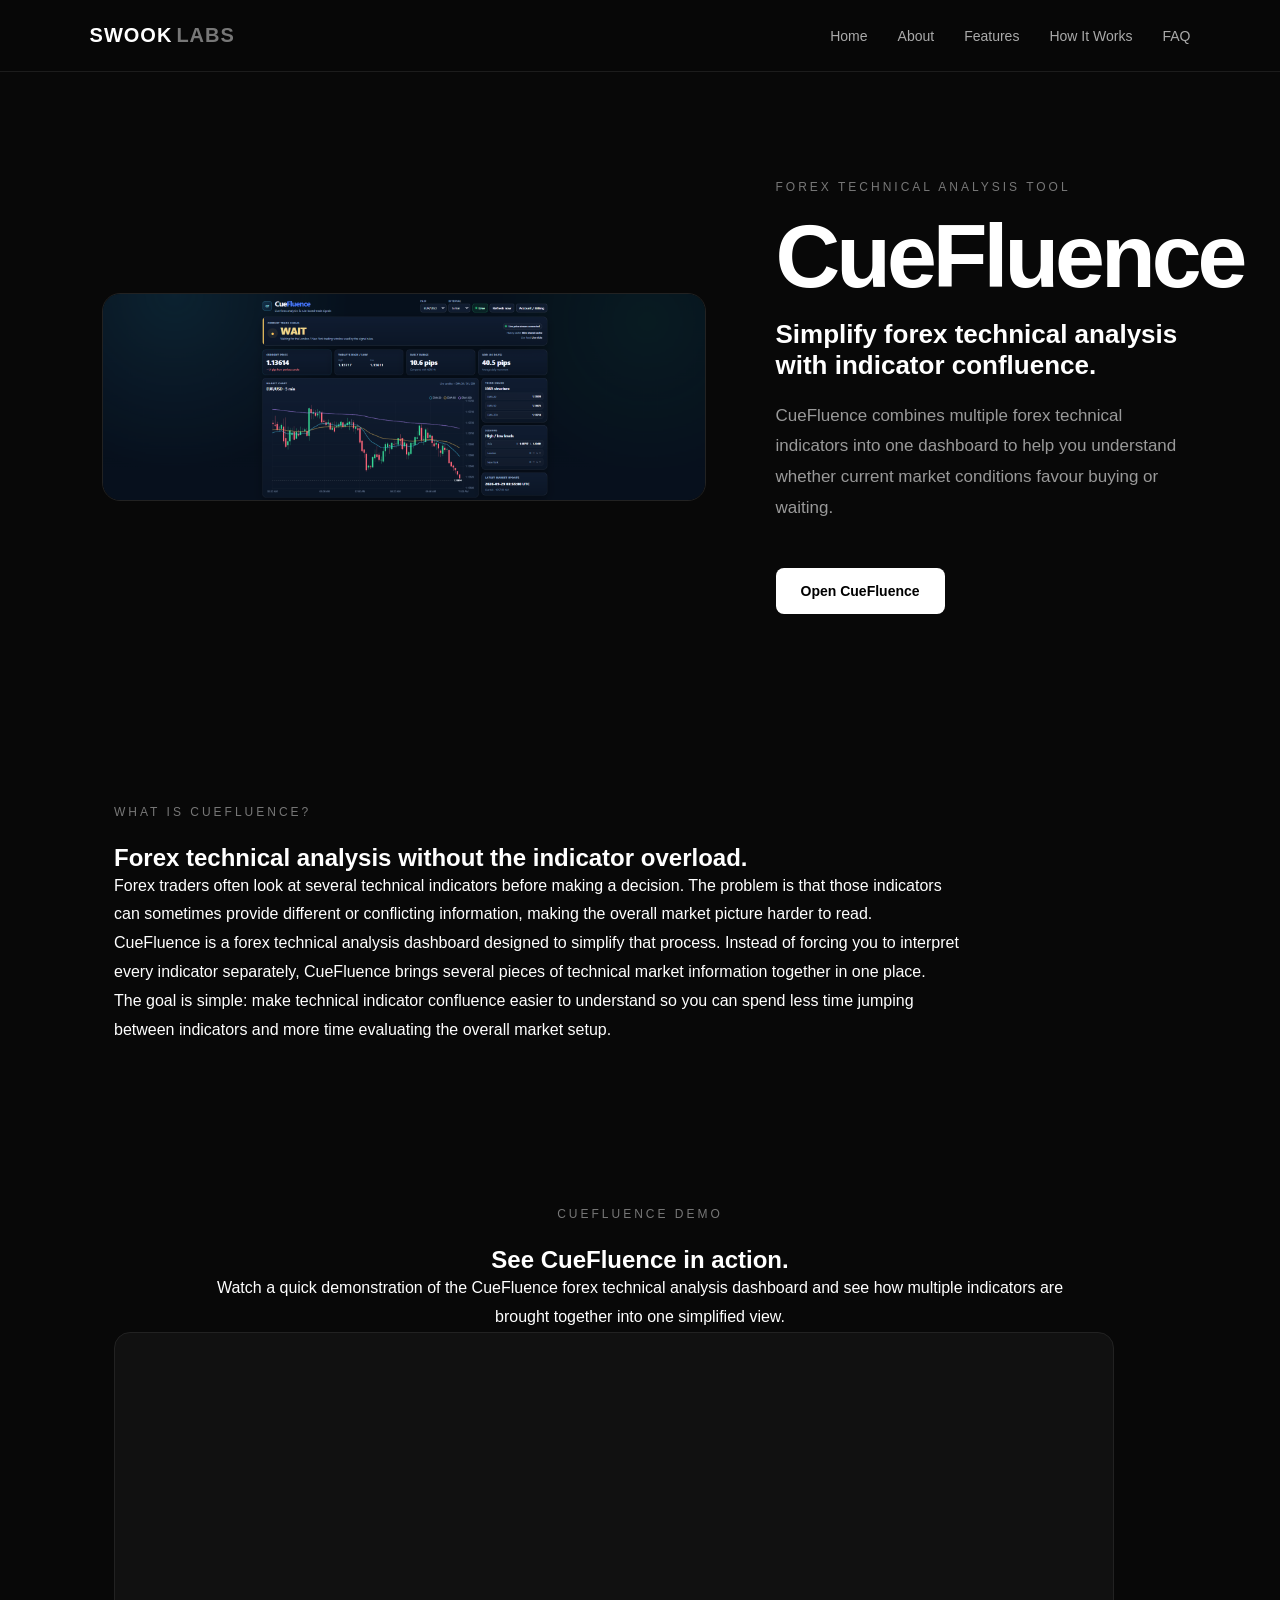
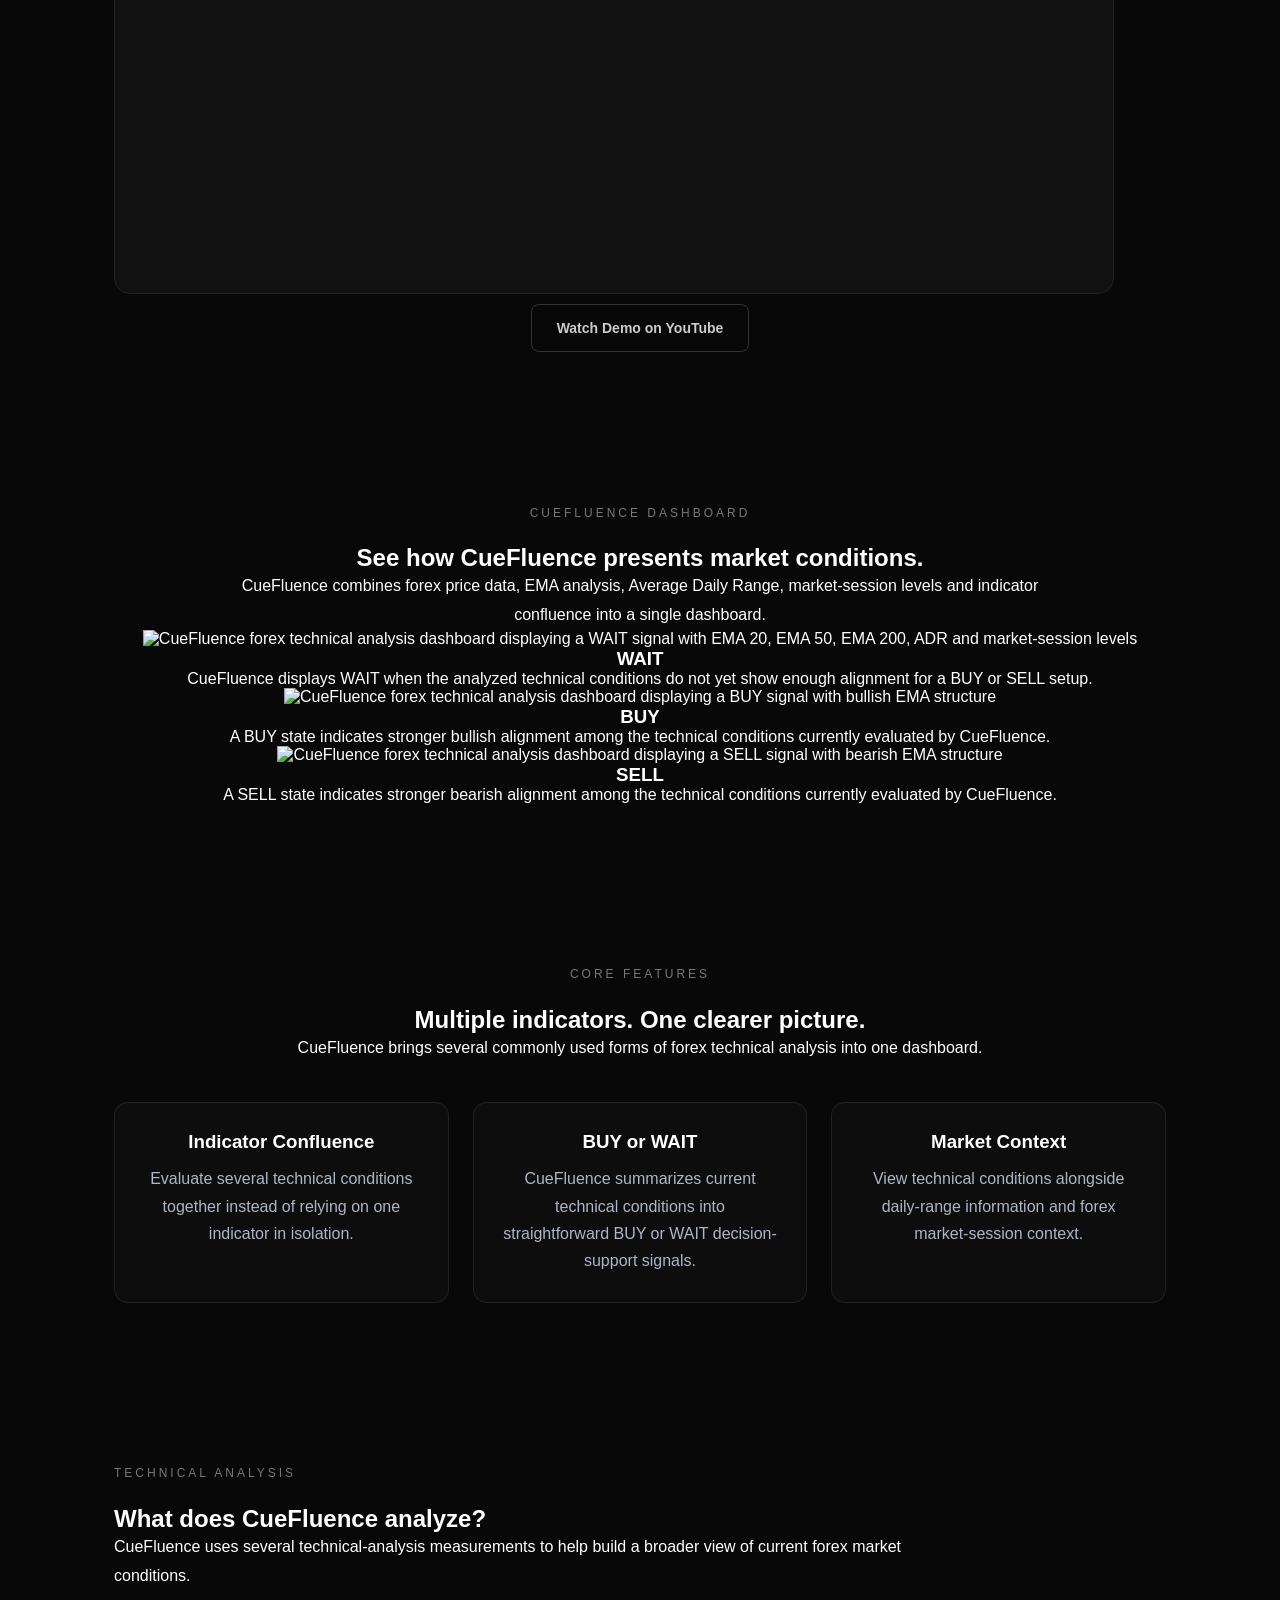
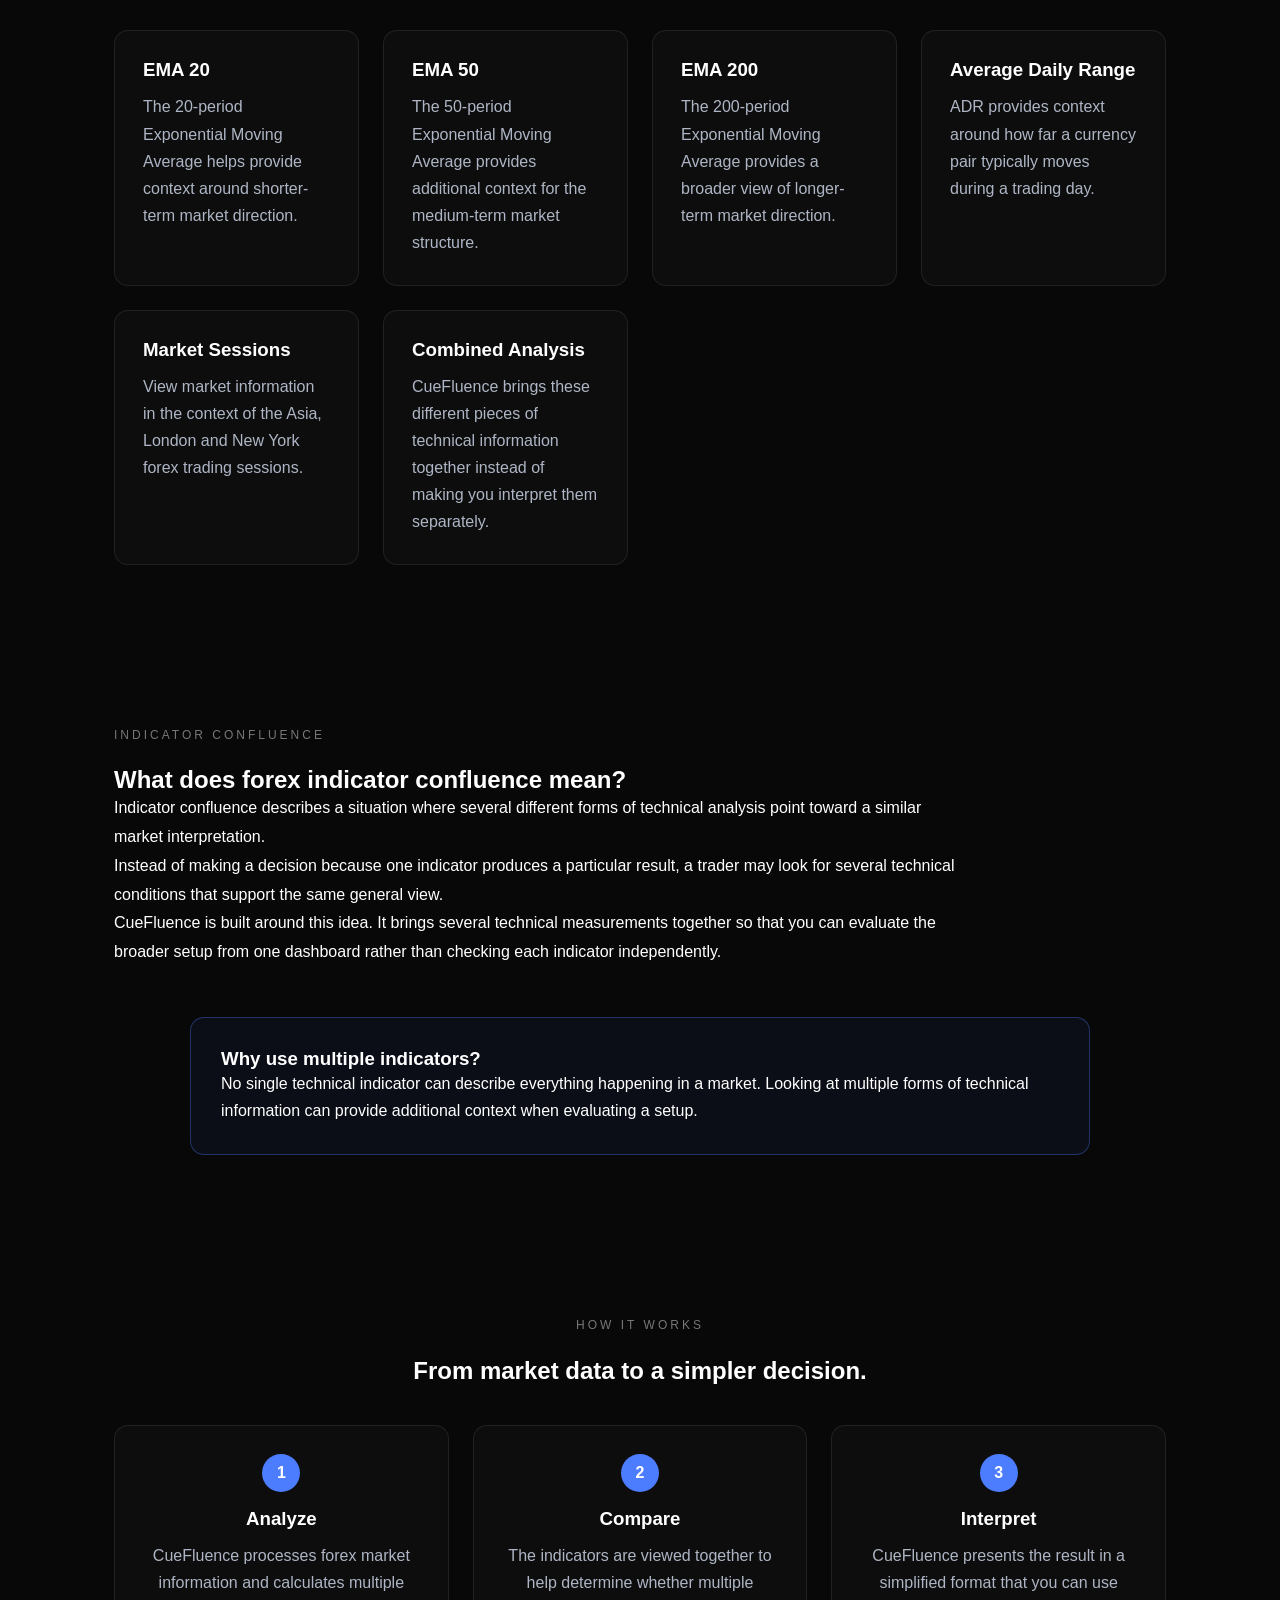
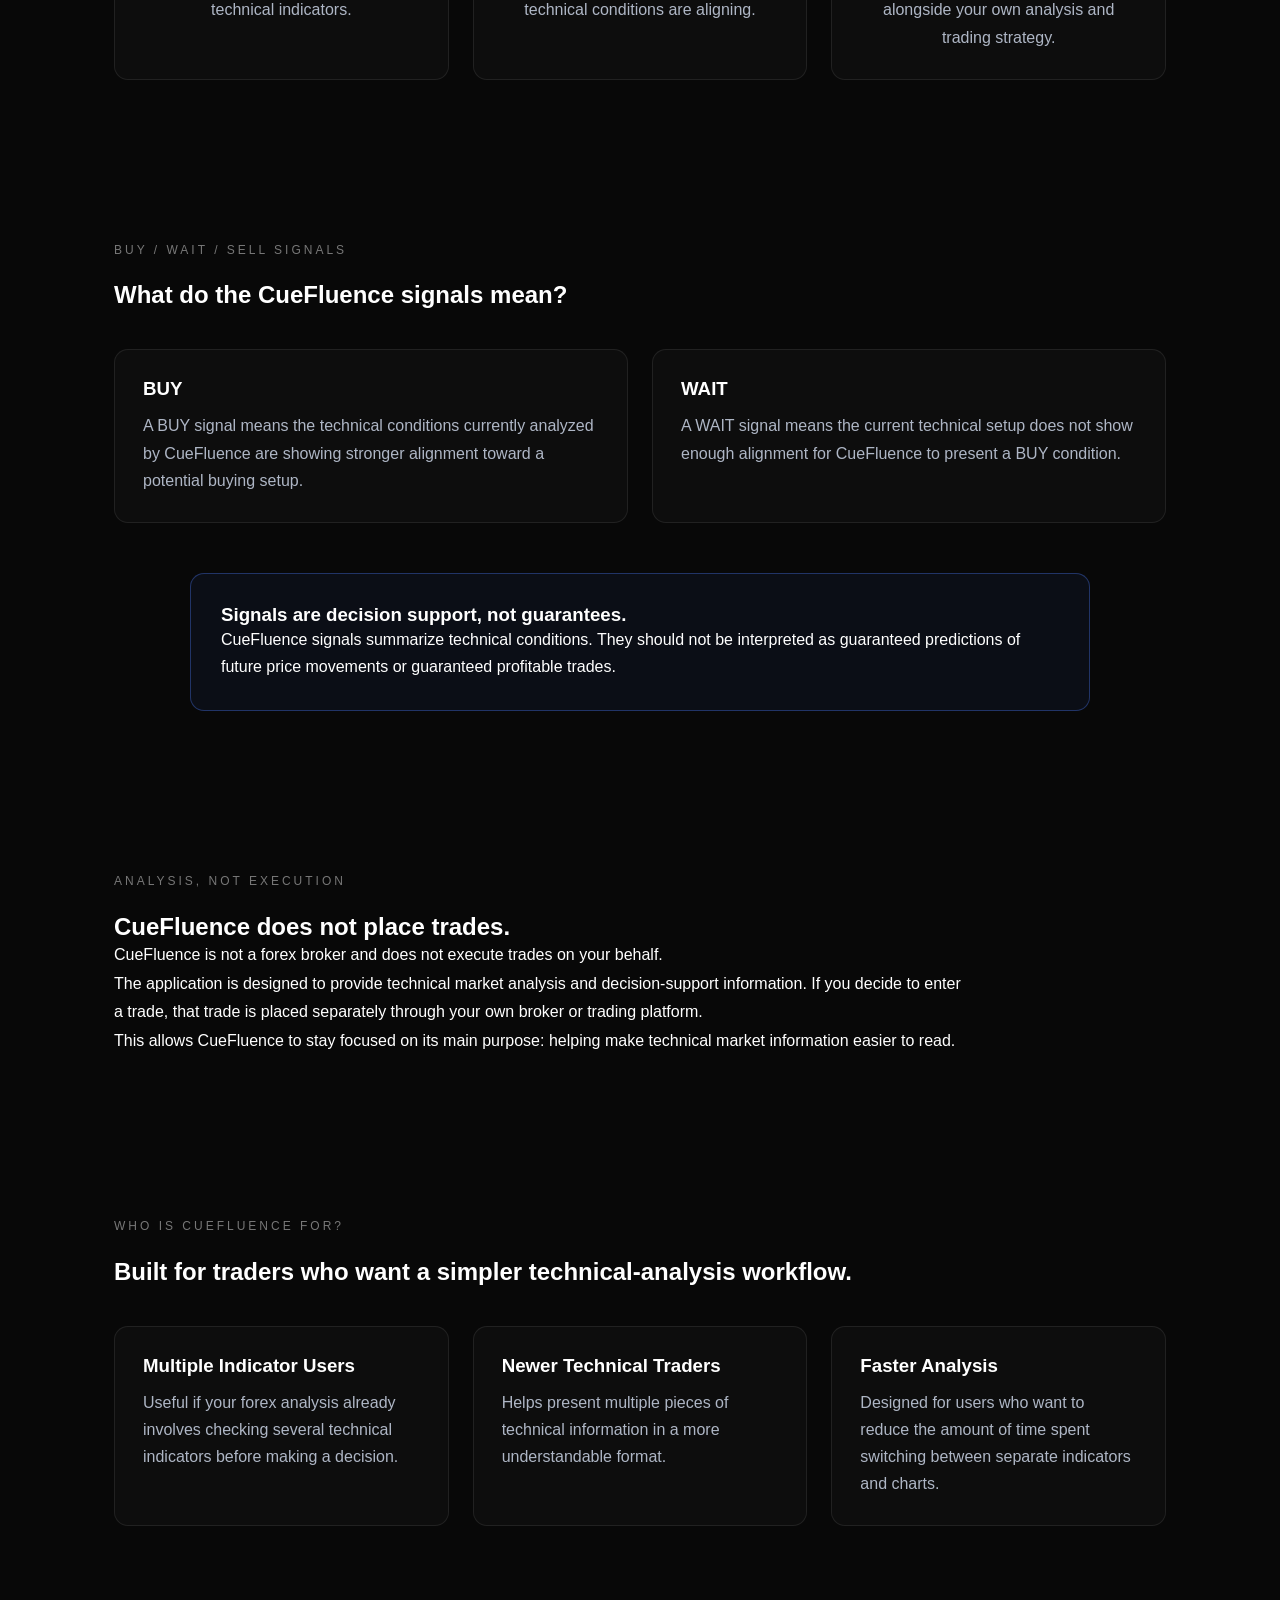
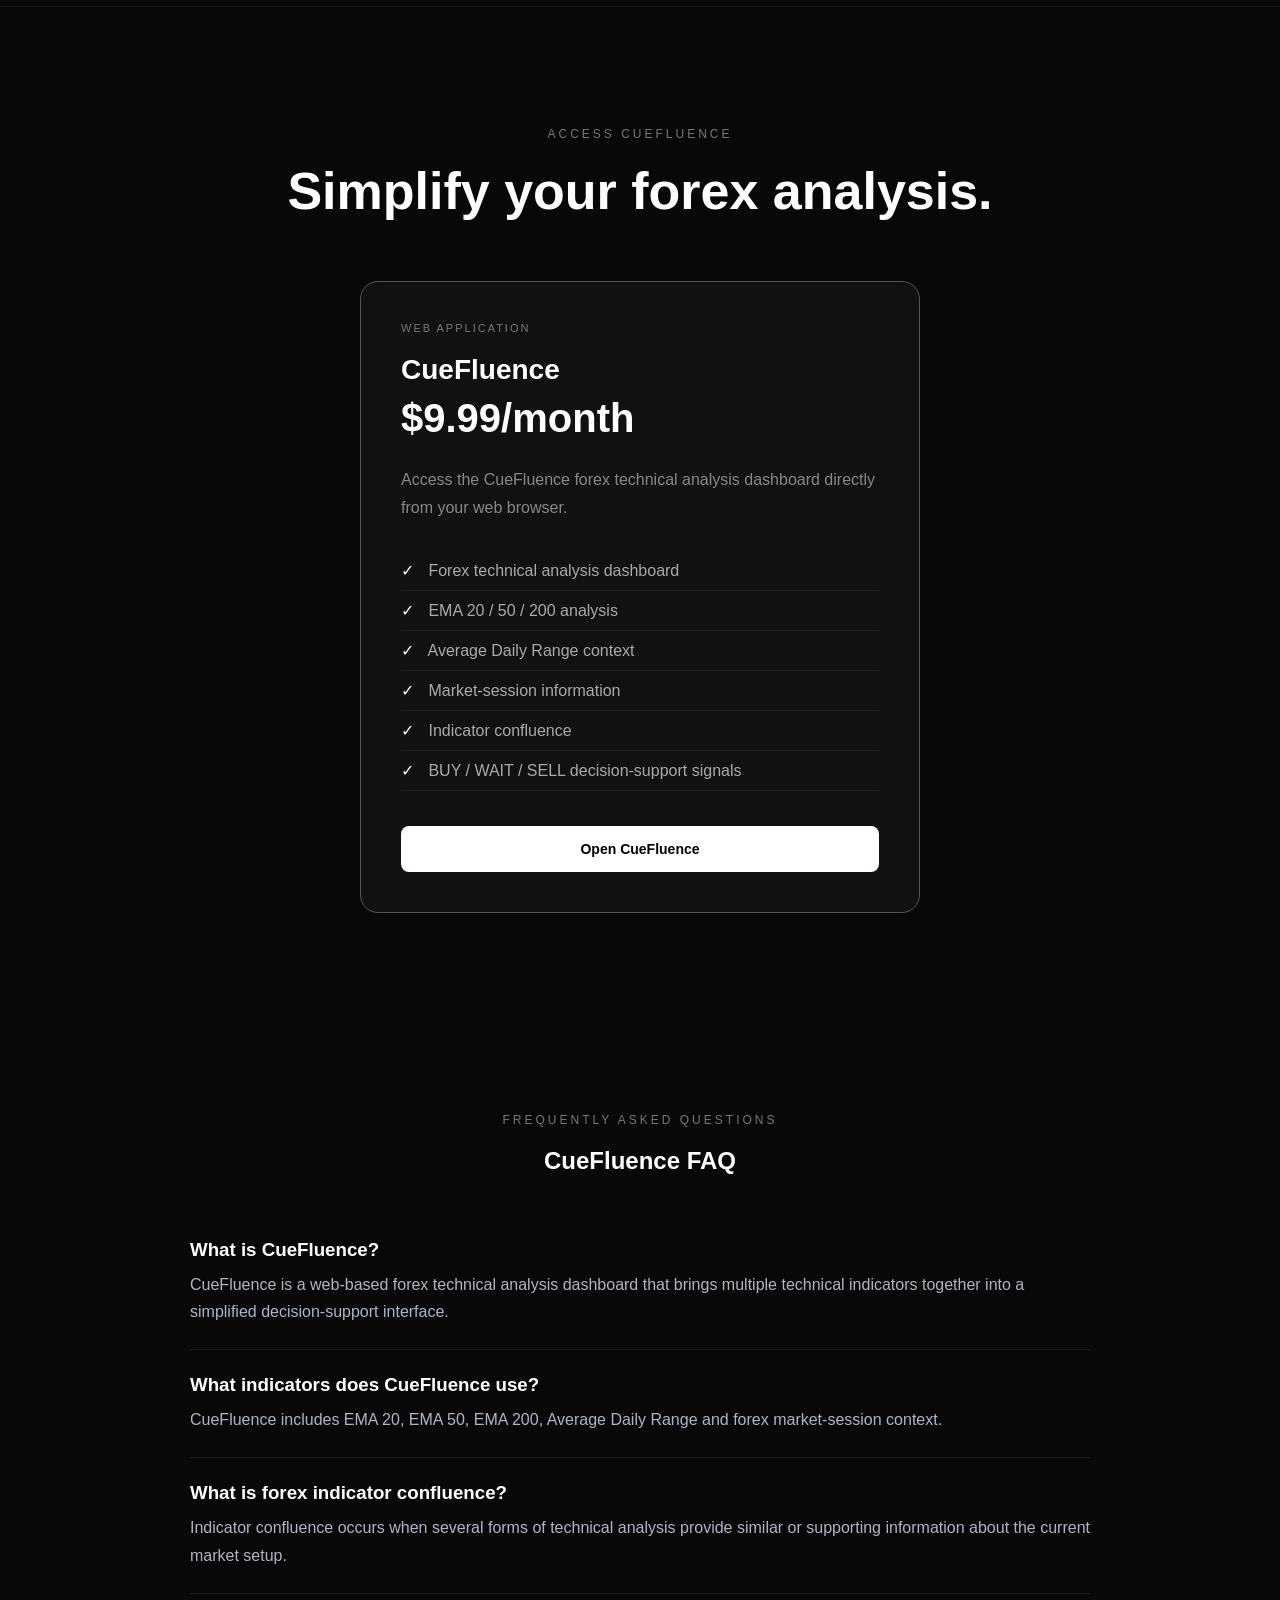
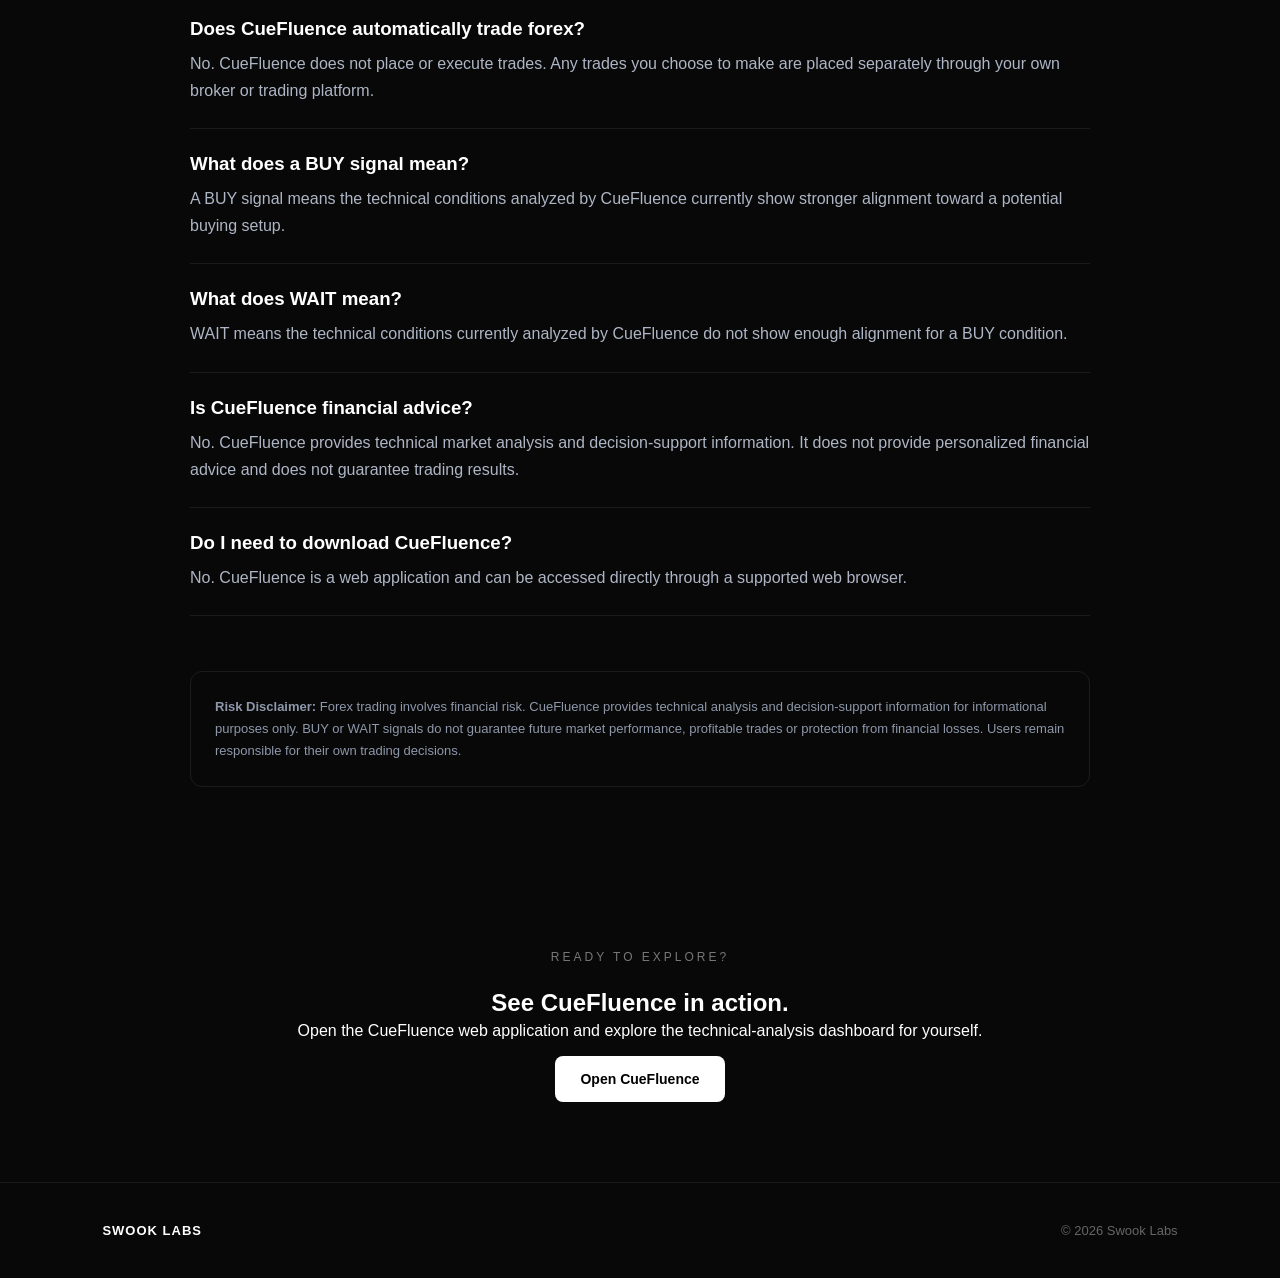
==== commit c2fa7214: "Update cuefluence.html" ====
--- a/cuefluence.html
+++ b/cuefluence.html
@@ -559,7 +559,190 @@
 
         </section>
 
-
+<!-- ==================================================
+     CUEFLUENCE DEMO
+================================================== -->
+
+<section class="cuefluence-section cuefluence-section-center">
+
+    <p class="eyebrow">
+        CUEFLUENCE DEMO
+    </p>
+
+    <h2>
+        See CueFluence in action.
+    </h2>
+
+    <p>
+        Watch a quick demonstration of the CueFluence
+        forex technical analysis dashboard and see how
+        multiple indicators are brought together into
+        one simplified view.
+    </p>
+
+    <div class="gameplay-video-main">
+
+        <iframe
+            src="https://www.youtube-nocookie.com/embed/Rsr-Mx9tWvA"
+            title="CueFluence Forex Technical Analysis Dashboard Demo"
+            loading="lazy"
+            allow="accelerometer; autoplay; clipboard-write; encrypted-media; gyroscope; picture-in-picture; web-share"
+            allowfullscreen
+        ></iframe>
+
+    </div>
+    <p style="margin-top: 20px;">
+
+    <a
+        href="YOUR_FULL_YOUTUBE_URL"
+        target="_blank"
+        rel="noopener noreferrer"
+        class="btn btn-secondary"
+    >
+        Watch Demo on YouTube
+    </a>
+
+</p>
+
+</section>
+
+<!-- ==================================================
+     CUEFLUENCE SCREENSHOTS
+================================================== -->
+
+<section class="cuefluence-section cuefluence-section-center">
+
+    <p class="eyebrow">
+        CUEFLUENCE DASHBOARD
+    </p>
+
+    <h2>
+        See how CueFluence presents market conditions.
+    </h2>
+
+    <p>
+        CueFluence combines forex price data, EMA analysis,
+        Average Daily Range, market-session levels and
+        indicator confluence into a single dashboard.
+    </p>
+
+
+    <div class="cuefluence-screenshot-grid">
+
+
+        <!-- WAIT -->
+
+        <article class="cuefluence-screenshot">
+
+            <a
+                href="img/cuefluence-wait-signal.png"
+                target="_blank"
+                rel="noopener"
+            >
+
+                <img
+                    src="img/cuefluence-wait-signal.png"
+                    alt="CueFluence forex technical analysis dashboard displaying a WAIT signal with EMA 20, EMA 50, EMA 200, ADR and market-session levels"
+                    loading="lazy"
+                >
+
+            </a>
+
+
+            <div class="cuefluence-screenshot-content">
+
+                <h3>
+                    WAIT
+                </h3>
+
+                <p>
+                    CueFluence displays WAIT when the analyzed
+                    technical conditions do not yet show enough
+                    alignment for a BUY or SELL setup.
+                </p>
+
+            </div>
+
+        </article>
+
+
+
+        <!-- BUY -->
+
+        <article class="cuefluence-screenshot">
+
+            <a
+                href="img/cuefluence-buy-signal.png"
+                target="_blank"
+                rel="noopener"
+            >
+
+                <img
+                    src="img/cuefluence-buy-signal.png"
+                    alt="CueFluence forex technical analysis dashboard displaying a BUY signal with bullish EMA structure"
+                    loading="lazy"
+                >
+
+            </a>
+
+
+            <div class="cuefluence-screenshot-content">
+
+                <h3>
+                    BUY
+                </h3>
+
+                <p>
+                    A BUY state indicates stronger bullish
+                    alignment among the technical conditions
+                    currently evaluated by CueFluence.
+                </p>
+
+            </div>
+
+        </article>
+
+
+
+        <!-- SELL -->
+
+        <article class="cuefluence-screenshot">
+
+            <a
+                href="img/cuefluence-sell-signal.png"
+                target="_blank"
+                rel="noopener"
+            >
+
+                <img
+                    src="img/cuefluence-sell-signal.png"
+                    alt="CueFluence forex technical analysis dashboard displaying a SELL signal with bearish EMA structure"
+                    loading="lazy"
+                >
+
+            </a>
+
+
+            <div class="cuefluence-screenshot-content">
+
+                <h3>
+                    SELL
+                </h3>
+
+                <p>
+                    A SELL state indicates stronger bearish
+                    alignment among the technical conditions
+                    currently evaluated by CueFluence.
+                </p>
+
+            </div>
+
+        </article>
+
+
+    </div>
+
+</section>
 
         <!-- ==================================================
              CORE FEATURES
@@ -962,14 +1145,14 @@
 
 
         <!-- ==================================================
-             BUY / WAIT EXPLANATION
+             BUY / WAIT / SELL EXPLANATION
         ================================================== -->
 
         <section class="cuefluence-section">
 
 
             <p class="eyebrow">
-                BUY / WAIT SIGNALS
+                BUY / WAIT / SELL SIGNALS
             </p>
 
 
@@ -1254,7 +1437,7 @@
                         </li>
 
                         <li>
-                            BUY / WAIT decision-support signals
+                            BUY / WAIT / SELL decision-support signals
                         </li>
 
                     </ul>
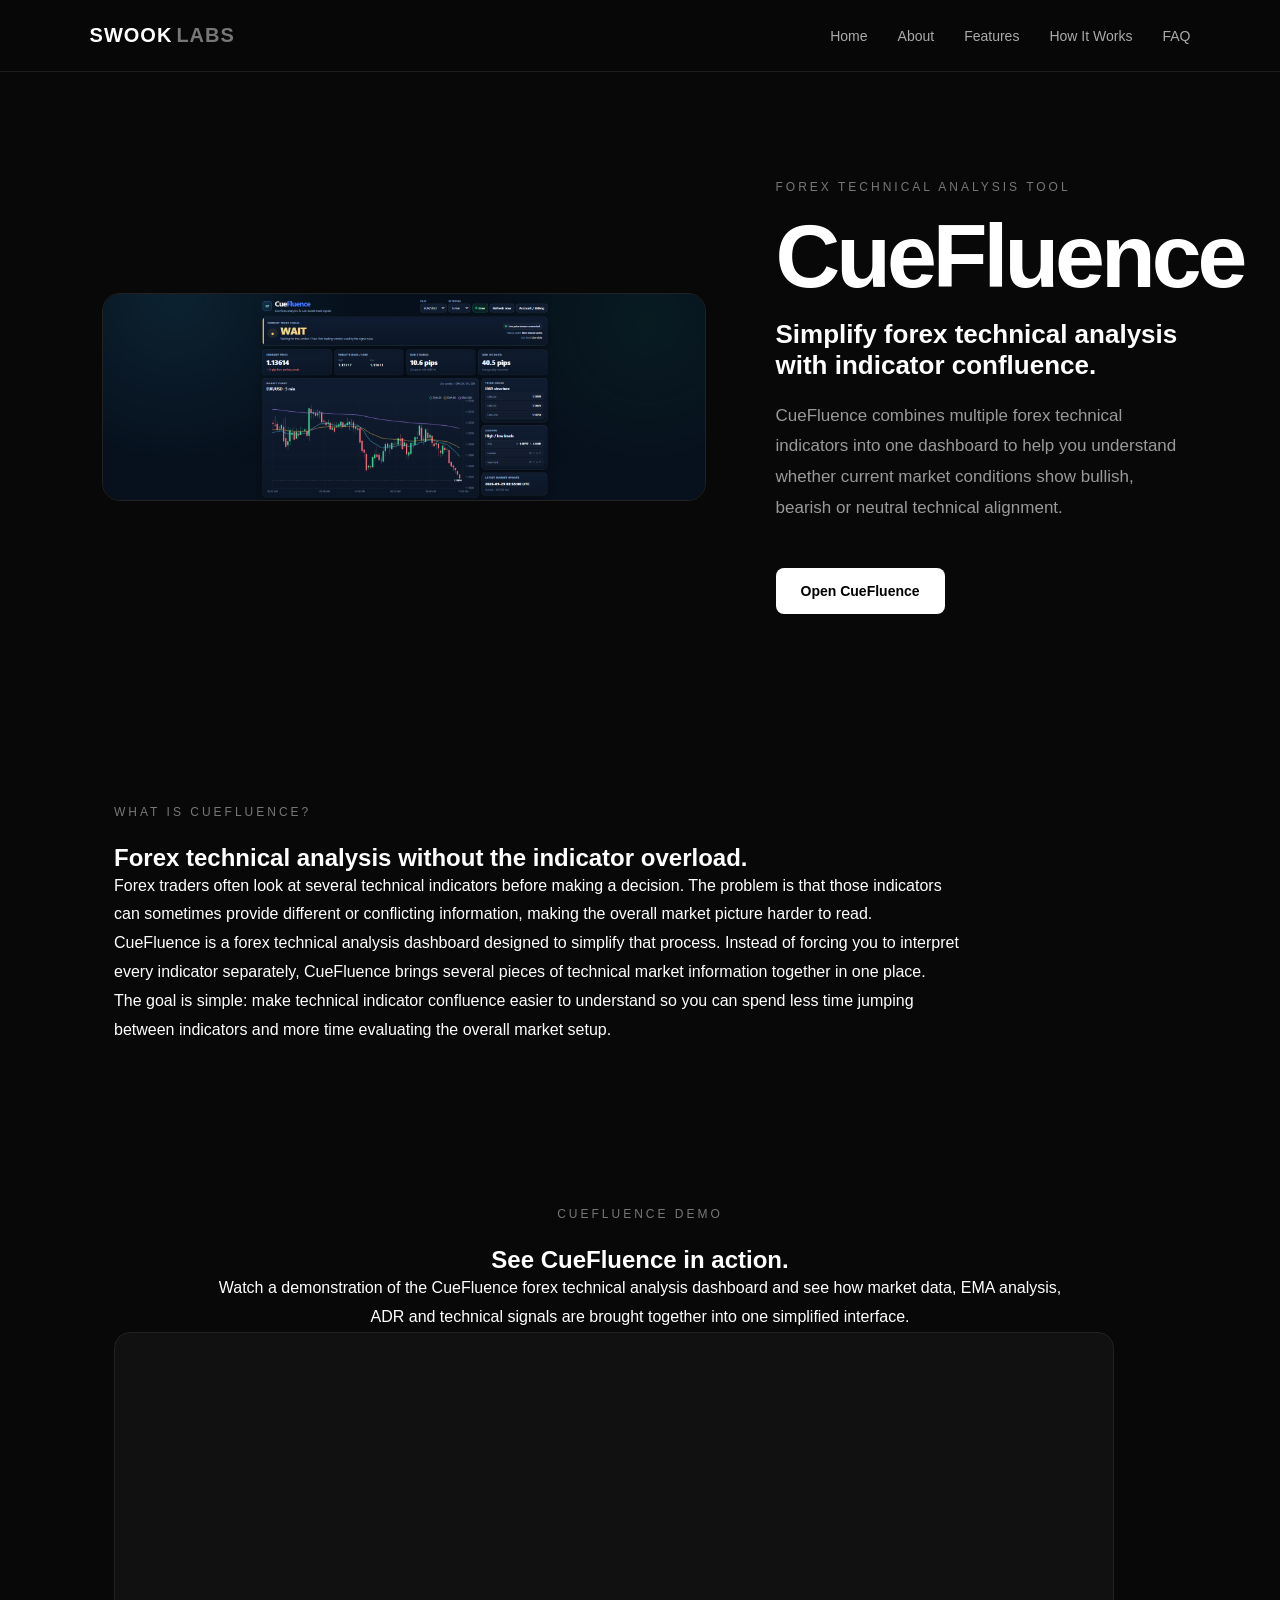
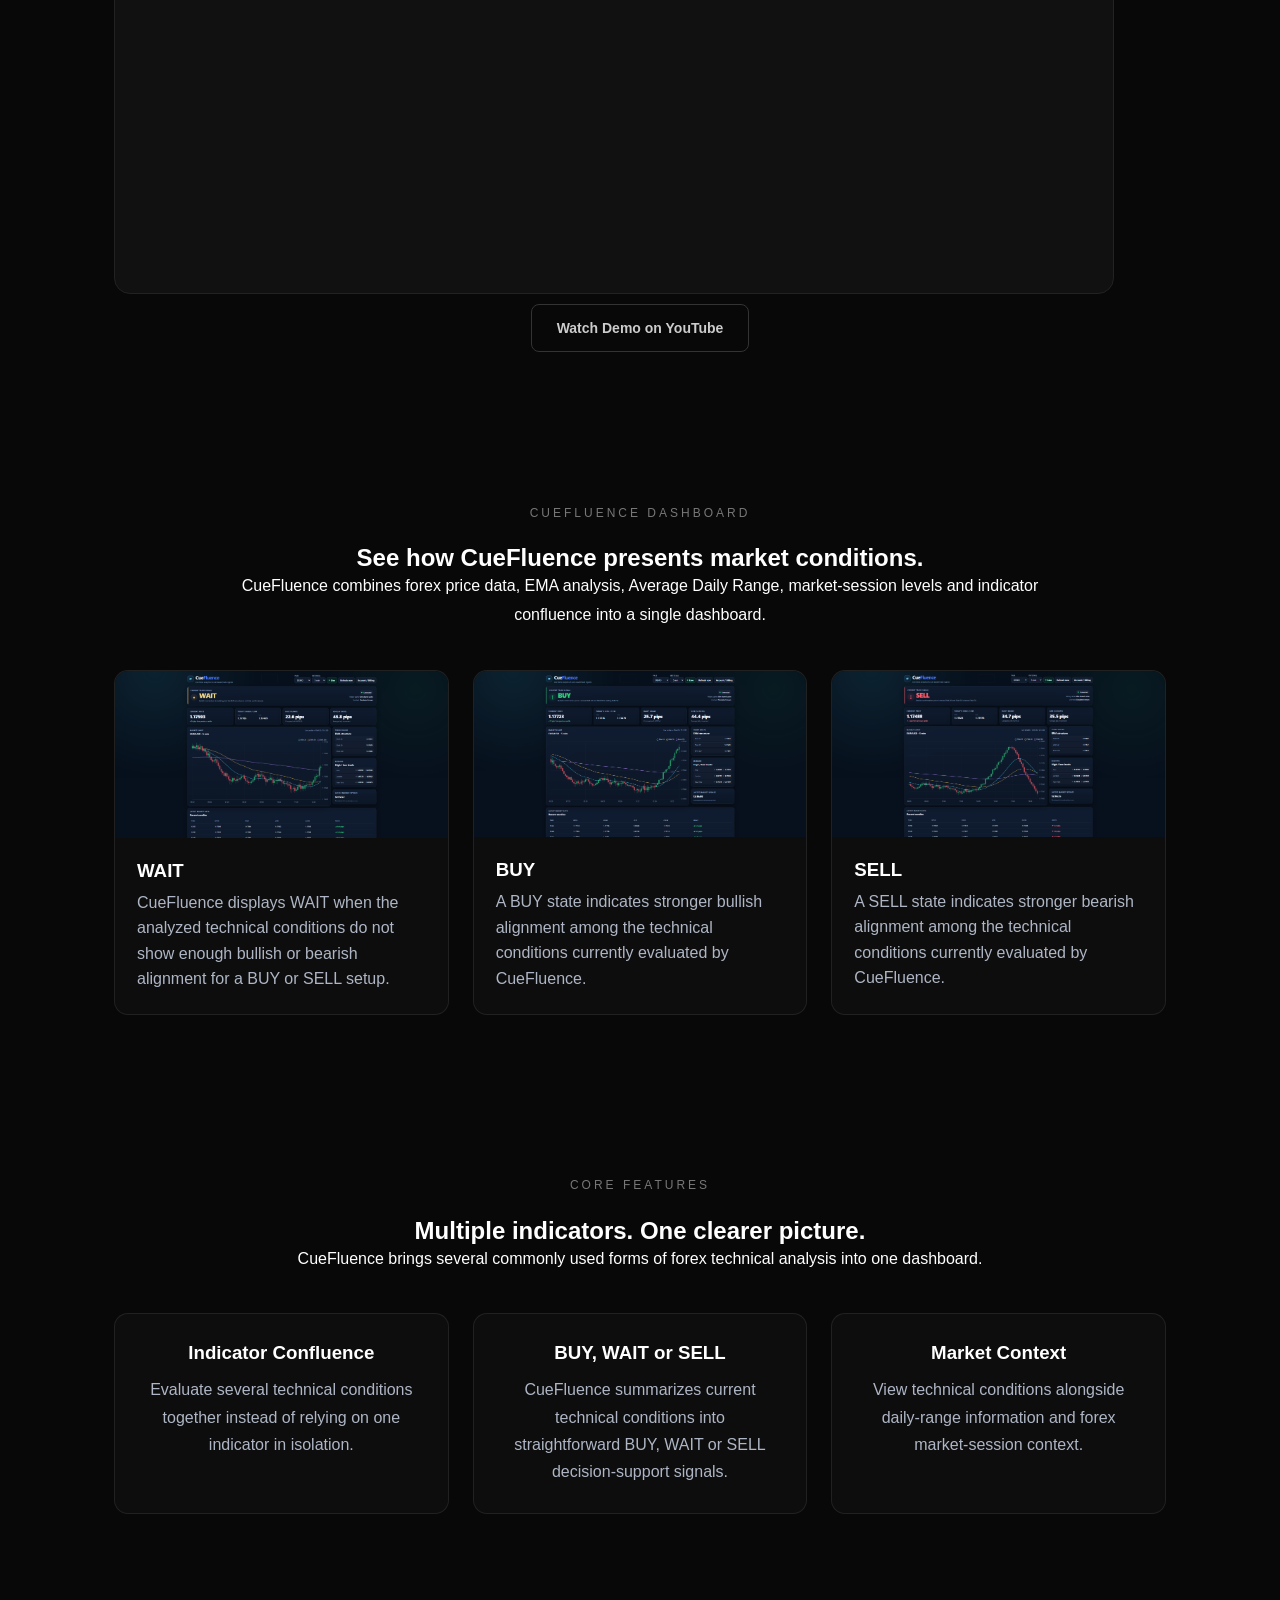
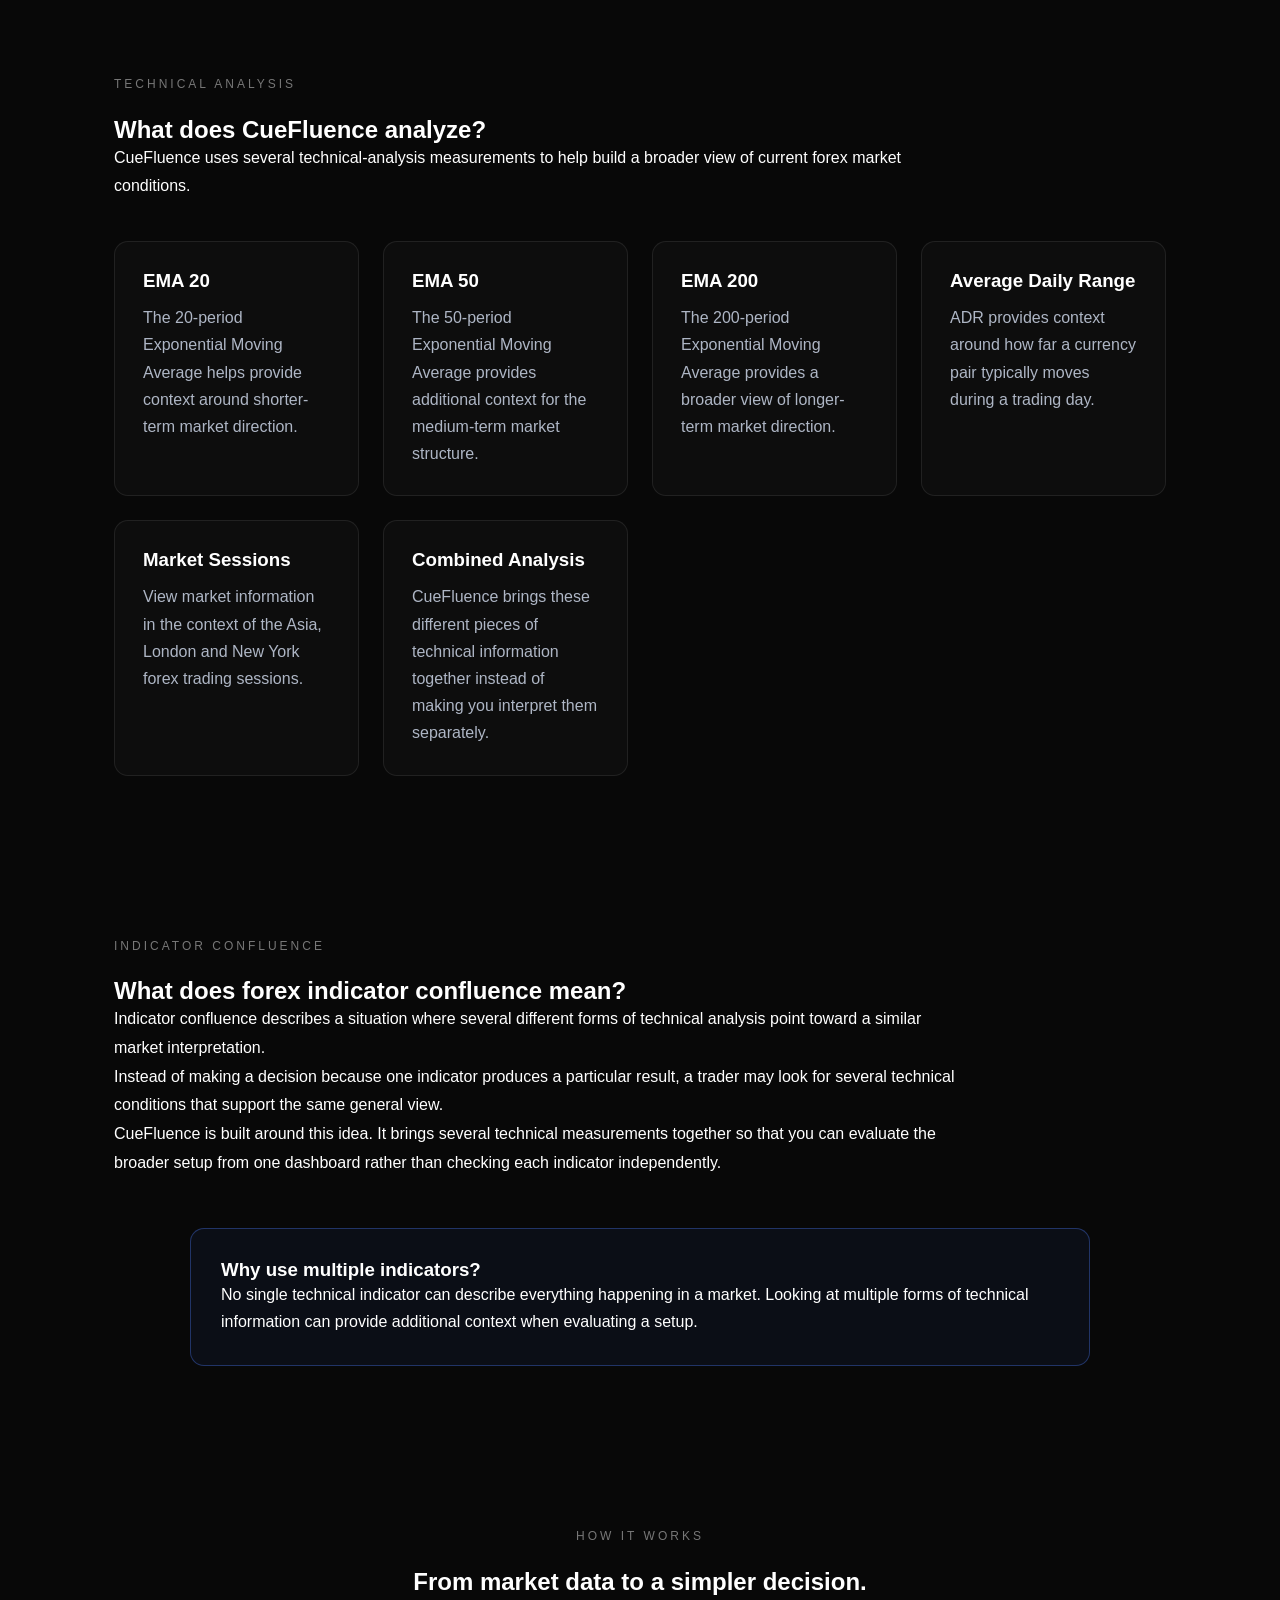
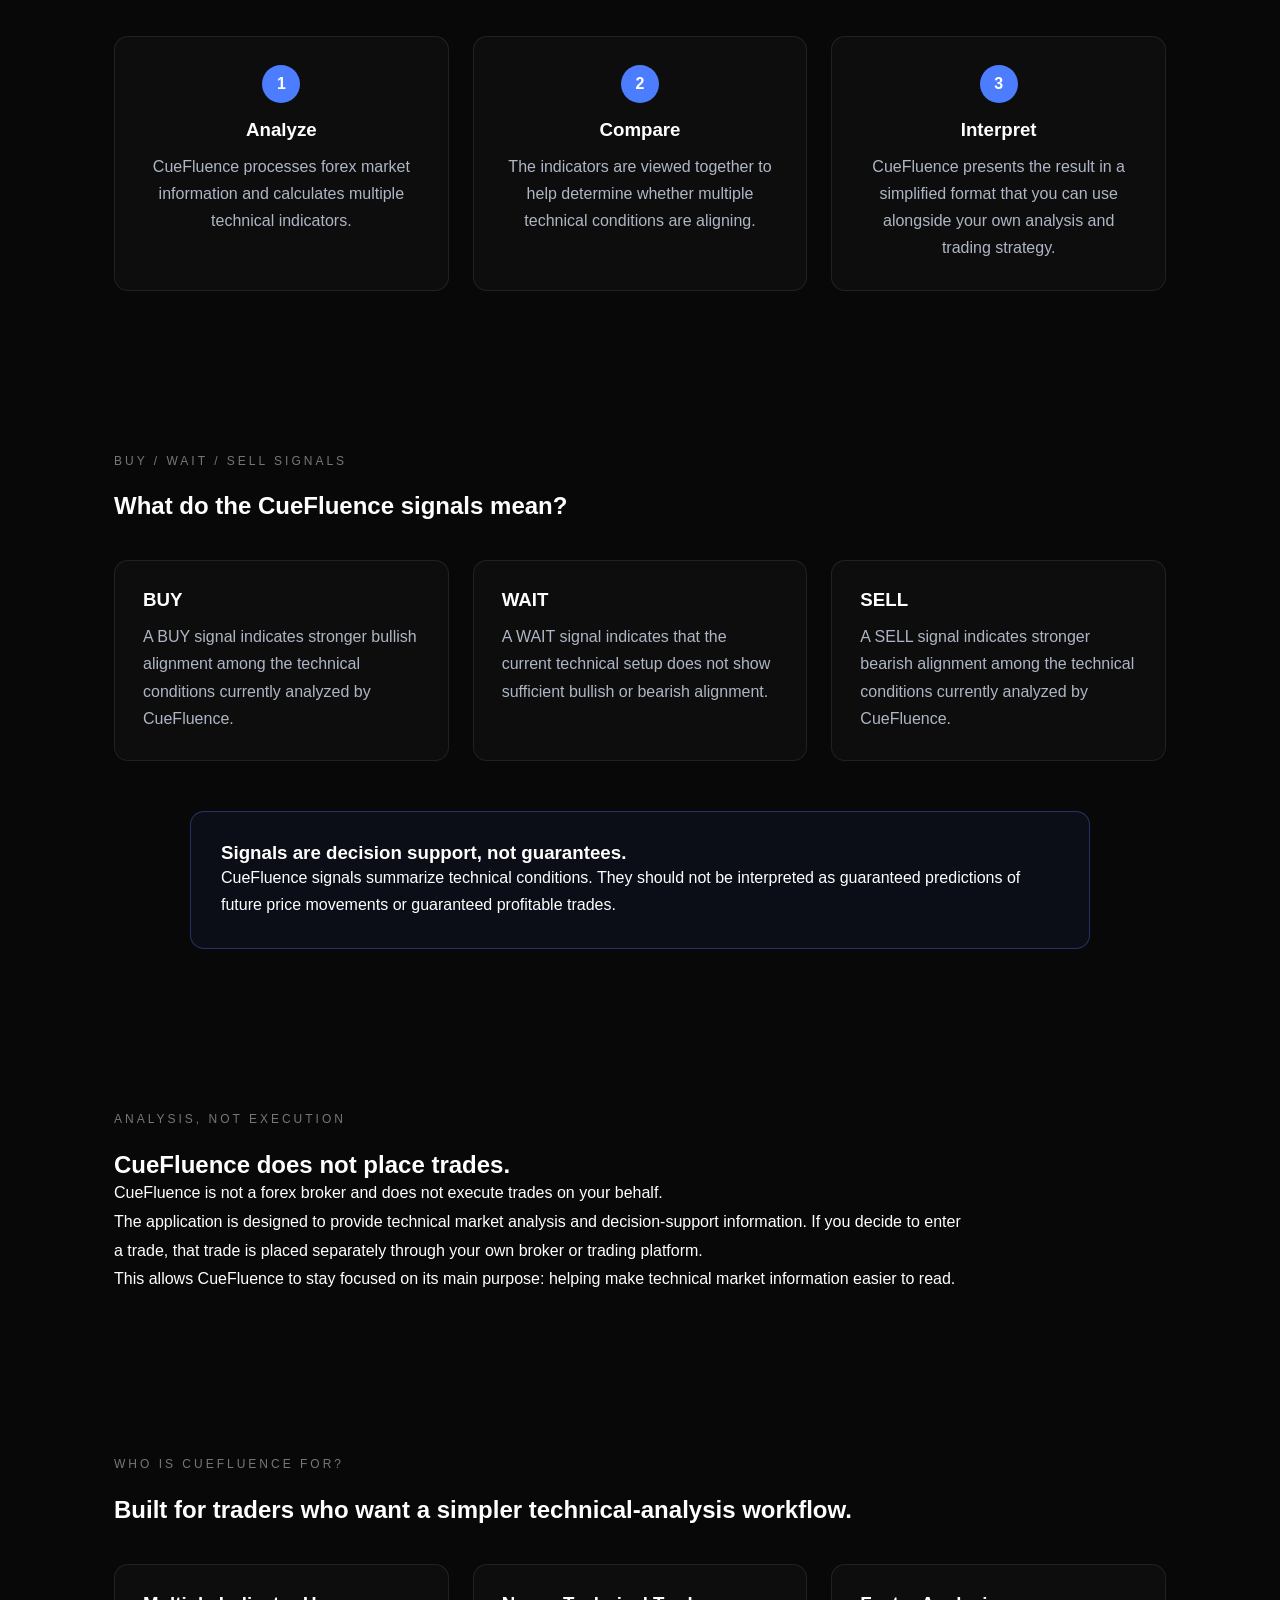
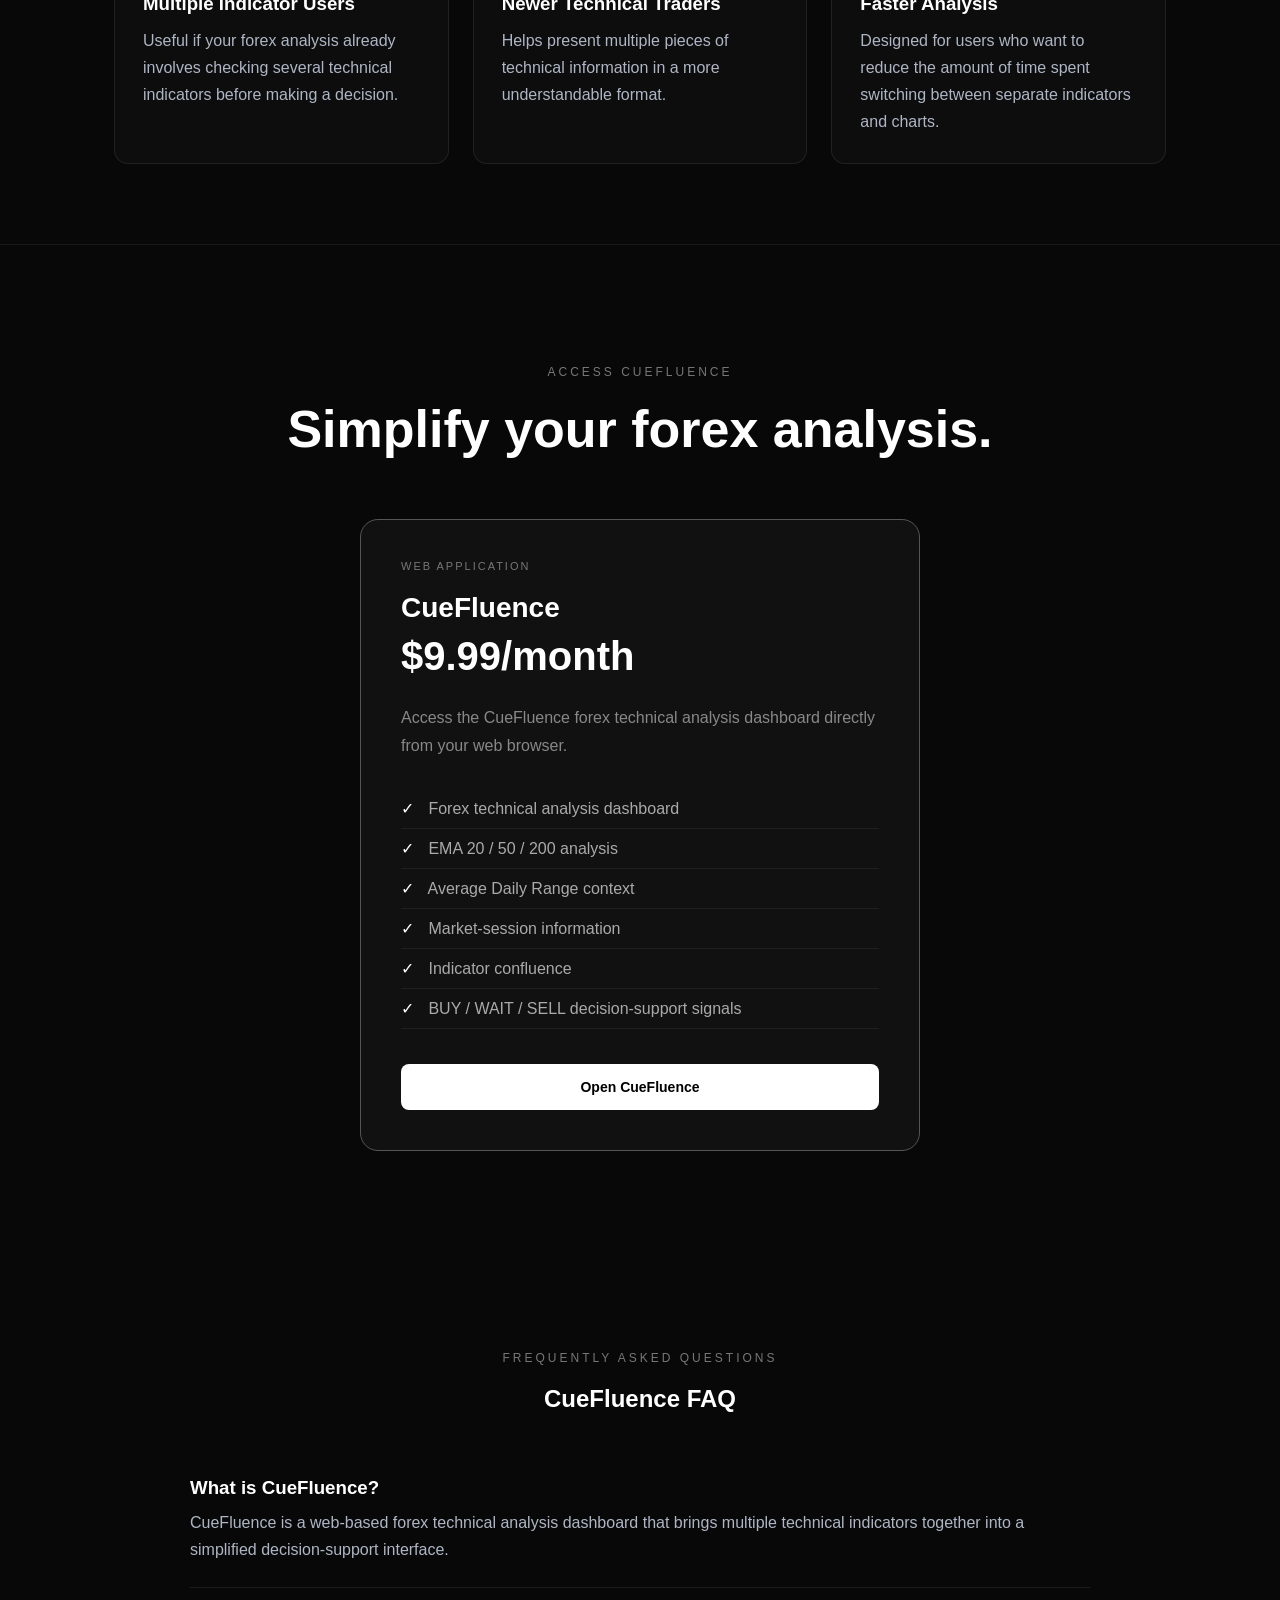
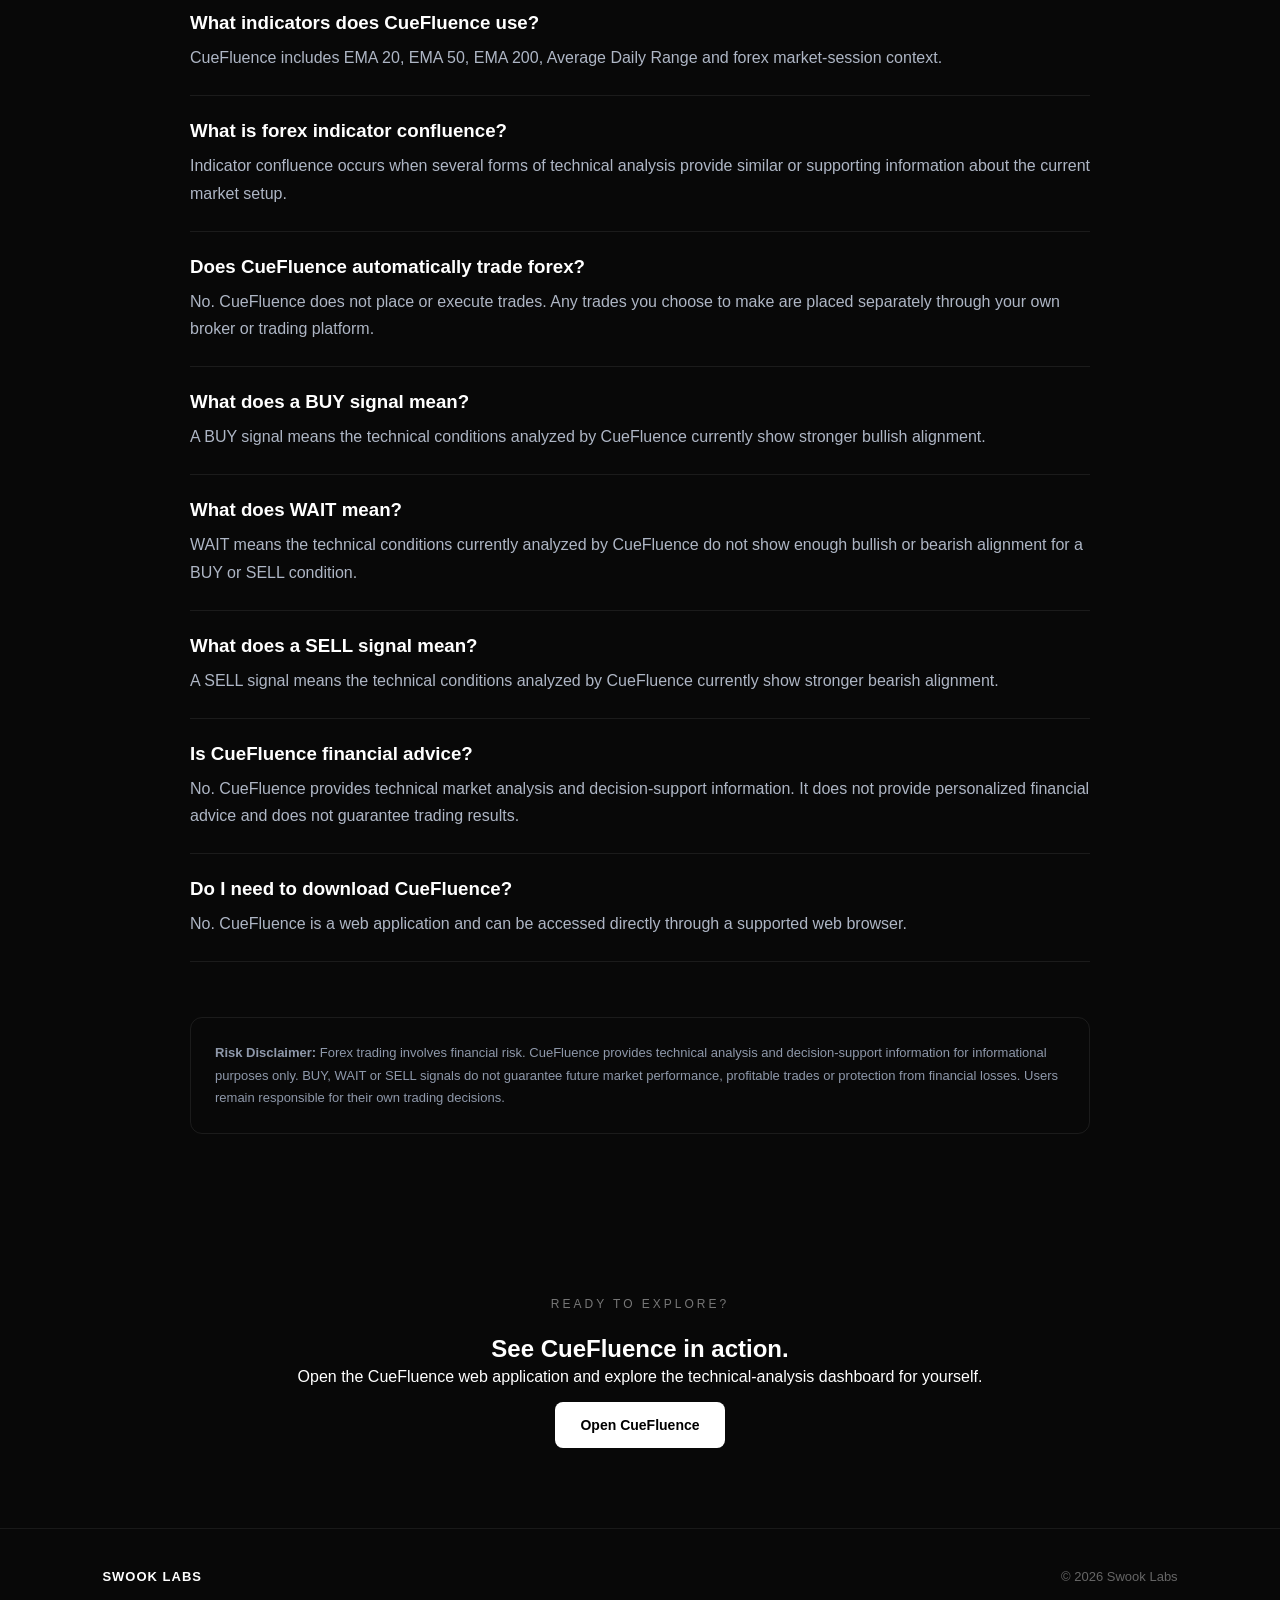
==== commit f436c5d6: "Update cuefluence.html" ====
--- a/cuefluence.html
+++ b/cuefluence.html
@@ -21,7 +21,7 @@
 
     <meta
         name="description"
-        content="CueFluence is a forex technical analysis dashboard that combines EMA 20, EMA 50, EMA 200, Average Daily Range and market-session context into simple BUY or WAIT decision-support signals."
+        content="CueFluence is a forex technical analysis dashboard that combines EMA 20, EMA 50, EMA 200, Average Daily Range and market-session context into simple BUY, WAIT or SELL decision-support signals."
     >
 
     <meta
@@ -107,24 +107,28 @@
         "url": "https://swooklabs.com/cuefluence.html",
         "applicationCategory": "FinanceApplication",
         "operatingSystem": "Web Browser",
-        "description": "CueFluence is a forex technical analysis and decision-support dashboard that combines EMA 20, EMA 50, EMA 200, Average Daily Range and market-session context into simplified BUY or WAIT signals.",
+        "description": "CueFluence is a forex technical analysis and decision-support dashboard that combines EMA 20, EMA 50, EMA 200, Average Daily Range and market-session context into simplified BUY, WAIT or SELL signals.",
         "image": "https://swooklabs.com/img/cuefluence.png",
+
         "creator": {
             "@type": "Organization",
             "name": "Swook Labs",
             "url": "https://swooklabs.com/"
         },
+
         "publisher": {
             "@type": "Organization",
             "name": "Swook Labs",
             "url": "https://swooklabs.com/"
         },
+
         "offers": {
             "@type": "Offer",
             "price": "9.99",
             "priceCurrency": "USD",
             "url": "https://cuefluence.swooklabs.com/"
         },
+
         "featureList": [
             "Forex technical analysis dashboard",
             "EMA 20 analysis",
@@ -133,7 +137,7 @@
             "Average Daily Range analysis",
             "Forex market-session context",
             "Technical indicator confluence",
-            "BUY and WAIT decision-support signals"
+            "BUY, WAIT and SELL decision-support signals"
         ]
     }
     </script>
@@ -366,6 +370,97 @@
             margin: 40px auto 0;
         }
 
+
+        /* ==================================================
+           SCREENSHOT GALLERY
+        ================================================== */
+
+        .cuefluence-screenshot-grid
+        {
+            display: grid;
+
+            grid-template-columns:
+                repeat(
+                    auto-fit,
+                    minmax(280px, 1fr)
+                );
+
+            gap: 24px;
+
+            margin-top: 40px;
+
+            text-align: left;
+        }
+
+
+        .cuefluence-screenshot
+        {
+            overflow: hidden;
+
+            border:
+                1px solid
+                rgba(255, 255, 255, 0.08);
+
+            border-radius: 14px;
+
+            background:
+                rgba(255, 255, 255, 0.025);
+        }
+
+
+        .cuefluence-screenshot a
+        {
+            display: block;
+        }
+
+
+        .cuefluence-screenshot img
+        {
+            display: block;
+
+            width: 100%;
+            height: auto;
+
+            transition:
+                transform
+                0.25s ease;
+        }
+
+
+        .cuefluence-screenshot:hover img
+        {
+            transform: scale(1.015);
+        }
+
+
+        .cuefluence-screenshot-content
+        {
+            padding: 22px;
+        }
+
+
+        .cuefluence-screenshot-content h3
+        {
+            margin:
+                0
+                0
+                8px;
+        }
+
+
+        .cuefluence-screenshot-content p
+        {
+            margin: 0;
+
+            color: #aeb6c5;
+
+            line-height: 1.6;
+        }
+
+
+        /* ==================================================
+           RESPONSIVE
+        ================================================== */
 
         @media
         (
@@ -386,6 +481,12 @@
                 padding: 22px;
             }
 
+
+            .cuefluence-screenshot-grid
+            {
+                grid-template-columns: 1fr;
+            }
+
         }
 
     </style>
@@ -484,7 +585,8 @@
                     CueFluence combines multiple forex
                     technical indicators into one dashboard
                     to help you understand whether current
-                    market conditions favour buying or waiting.
+                    market conditions show bullish, bearish
+                    or neutral technical alignment.
 
                 </p>
 
@@ -559,190 +661,226 @@
 
         </section>
 
-<!-- ==================================================
-     CUEFLUENCE DEMO
-================================================== -->
-
-<section class="cuefluence-section cuefluence-section-center">
-
-    <p class="eyebrow">
-        CUEFLUENCE DEMO
-    </p>
-
-    <h2>
-        See CueFluence in action.
-    </h2>
-
-    <p>
-        Watch a quick demonstration of the CueFluence
-        forex technical analysis dashboard and see how
-        multiple indicators are brought together into
-        one simplified view.
-    </p>
-
-    <div class="gameplay-video-main">
-
-        <iframe
-            src="https://www.youtube-nocookie.com/embed/Rsr-Mx9tWvA"
-            title="CueFluence Forex Technical Analysis Dashboard Demo"
-            loading="lazy"
-            allow="accelerometer; autoplay; clipboard-write; encrypted-media; gyroscope; picture-in-picture; web-share"
-            allowfullscreen
-        ></iframe>
-
-    </div>
-    <p style="margin-top: 20px;">
-
-    <a
-        href="YOUR_FULL_YOUTUBE_URL"
-        target="_blank"
-        rel="noopener noreferrer"
-        class="btn btn-secondary"
-    >
-        Watch Demo on YouTube
-    </a>
-
-</p>
-
-</section>
-
-<!-- ==================================================
-     CUEFLUENCE SCREENSHOTS
-================================================== -->
-
-<section class="cuefluence-section cuefluence-section-center">
-
-    <p class="eyebrow">
-        CUEFLUENCE DASHBOARD
-    </p>
-
-    <h2>
-        See how CueFluence presents market conditions.
-    </h2>
-
-    <p>
-        CueFluence combines forex price data, EMA analysis,
-        Average Daily Range, market-session levels and
-        indicator confluence into a single dashboard.
-    </p>
-
-
-    <div class="cuefluence-screenshot-grid">
-
-
-        <!-- WAIT -->
-
-        <article class="cuefluence-screenshot">
-
-            <a
-                href="img/cuefluence-wait-signal.png"
-                target="_blank"
-                rel="noopener"
-            >
-
-                <img
-                    src="img/cuefluence-wait-signal.png"
-                    alt="CueFluence forex technical analysis dashboard displaying a WAIT signal with EMA 20, EMA 50, EMA 200, ADR and market-session levels"
+
+
+        <!-- ==================================================
+             YOUTUBE DEMO
+        ================================================== -->
+
+        <section
+            class="cuefluence-section cuefluence-section-center"
+        >
+
+
+            <p class="eyebrow">
+                CUEFLUENCE DEMO
+            </p>
+
+
+            <h2>
+                See CueFluence in action.
+            </h2>
+
+
+            <p>
+
+                Watch a demonstration of the CueFluence
+                forex technical analysis dashboard and see
+                how market data, EMA analysis, ADR and
+                technical signals are brought together into
+                one simplified interface.
+
+            </p>
+
+
+            <div class="gameplay-video-main">
+
+                <iframe
+                    src="https://www.youtube-nocookie.com/embed/Rsr-Mx9tWvA"
+                    title="CueFluence Forex Technical Analysis Dashboard Demo"
                     loading="lazy"
+                    allow="accelerometer; autoplay; clipboard-write; encrypted-media; gyroscope; picture-in-picture; web-share"
+                    allowfullscreen
+                ></iframe>
+
+            </div>
+
+
+            <p style="margin-top: 20px;">
+
+                <a
+                    href="https://www.youtube.com/watch?v=Rsr-Mx9tWvA"
+                    target="_blank"
+                    rel="noopener noreferrer"
+                    class="btn btn-secondary"
                 >
-
-            </a>
-
-
-            <div class="cuefluence-screenshot-content">
-
-                <h3>
-                    WAIT
-                </h3>
-
-                <p>
-                    CueFluence displays WAIT when the analyzed
-                    technical conditions do not yet show enough
-                    alignment for a BUY or SELL setup.
-                </p>
+                    Watch Demo on YouTube
+                </a>
+
+            </p>
+
+
+        </section>
+
+
+
+        <!-- ==================================================
+             DASHBOARD SCREENSHOTS
+        ================================================== -->
+
+        <section
+            class="cuefluence-section cuefluence-section-center"
+        >
+
+
+            <p class="eyebrow">
+                CUEFLUENCE DASHBOARD
+            </p>
+
+
+            <h2>
+                See how CueFluence presents market conditions.
+            </h2>
+
+
+            <p>
+
+                CueFluence combines forex price data,
+                EMA analysis, Average Daily Range,
+                market-session levels and indicator
+                confluence into a single dashboard.
+
+            </p>
+
+
+            <div class="cuefluence-screenshot-grid">
+
+
+                <!-- WAIT SCREENSHOT -->
+
+                <article class="cuefluence-screenshot">
+
+                    <a
+                        href="img/cuefluence-wait-signal.png"
+                        target="_blank"
+                        rel="noopener noreferrer"
+                    >
+
+                        <img
+                            src="img/cuefluence-wait-signal.png"
+                            alt="CueFluence forex technical analysis dashboard displaying a WAIT signal with EMA 20, EMA 50, EMA 200, ADR and market-session levels"
+                            loading="lazy"
+                        >
+
+                    </a>
+
+
+                    <div class="cuefluence-screenshot-content">
+
+                        <h3>
+                            WAIT
+                        </h3>
+
+                        <p>
+
+                            CueFluence displays WAIT when the
+                            analyzed technical conditions do not
+                            show enough bullish or bearish alignment
+                            for a BUY or SELL setup.
+
+                        </p>
+
+                    </div>
+
+                </article>
+
+
+
+                <!-- BUY SCREENSHOT -->
+
+                <article class="cuefluence-screenshot">
+
+                    <a
+                        href="img/cuefluence-buy-signal.png"
+                        target="_blank"
+                        rel="noopener noreferrer"
+                    >
+
+                        <img
+                            src="img/cuefluence-buy-signal.png"
+                            alt="CueFluence forex technical analysis dashboard displaying a BUY signal with bullish EMA structure"
+                            loading="lazy"
+                        >
+
+                    </a>
+
+
+                    <div class="cuefluence-screenshot-content">
+
+                        <h3>
+                            BUY
+                        </h3>
+
+                        <p>
+
+                            A BUY state indicates stronger
+                            bullish alignment among the
+                            technical conditions currently
+                            evaluated by CueFluence.
+
+                        </p>
+
+                    </div>
+
+                </article>
+
+
+
+                <!-- SELL SCREENSHOT -->
+
+                <article class="cuefluence-screenshot">
+
+                    <a
+                        href="img/cuefluence-sell-signal.png"
+                        target="_blank"
+                        rel="noopener noreferrer"
+                    >
+
+                        <img
+                            src="img/cuefluence-sell-signal.png"
+                            alt="CueFluence forex technical analysis dashboard displaying a SELL signal with bearish EMA structure"
+                            loading="lazy"
+                        >
+
+                    </a>
+
+
+                    <div class="cuefluence-screenshot-content">
+
+                        <h3>
+                            SELL
+                        </h3>
+
+                        <p>
+
+                            A SELL state indicates stronger
+                            bearish alignment among the
+                            technical conditions currently
+                            evaluated by CueFluence.
+
+                        </p>
+
+                    </div>
+
+                </article>
+
 
             </div>
 
-        </article>
-
-
-
-        <!-- BUY -->
-
-        <article class="cuefluence-screenshot">
-
-            <a
-                href="img/cuefluence-buy-signal.png"
-                target="_blank"
-                rel="noopener"
-            >
-
-                <img
-                    src="img/cuefluence-buy-signal.png"
-                    alt="CueFluence forex technical analysis dashboard displaying a BUY signal with bullish EMA structure"
-                    loading="lazy"
-                >
-
-            </a>
-
-
-            <div class="cuefluence-screenshot-content">
-
-                <h3>
-                    BUY
-                </h3>
-
-                <p>
-                    A BUY state indicates stronger bullish
-                    alignment among the technical conditions
-                    currently evaluated by CueFluence.
-                </p>
-
-            </div>
-
-        </article>
-
-
-
-        <!-- SELL -->
-
-        <article class="cuefluence-screenshot">
-
-            <a
-                href="img/cuefluence-sell-signal.png"
-                target="_blank"
-                rel="noopener"
-            >
-
-                <img
-                    src="img/cuefluence-sell-signal.png"
-                    alt="CueFluence forex technical analysis dashboard displaying a SELL signal with bearish EMA structure"
-                    loading="lazy"
-                >
-
-            </a>
-
-
-            <div class="cuefluence-screenshot-content">
-
-                <h3>
-                    SELL
-                </h3>
-
-                <p>
-                    A SELL state indicates stronger bearish
-                    alignment among the technical conditions
-                    currently evaluated by CueFluence.
-                </p>
-
-            </div>
-
-        </article>
-
-
-    </div>
-
-</section>
+
+        </section>
+
+
 
         <!-- ==================================================
              CORE FEATURES
@@ -766,8 +904,8 @@
 
             <p>
 
-                CueFluence brings several commonly used forms of
-                forex technical analysis into one dashboard.
+                CueFluence brings several commonly used forms
+                of forex technical analysis into one dashboard.
 
             </p>
 
@@ -796,14 +934,14 @@
                 <article class="cuefluence-card">
 
                     <h3>
-                        BUY or WAIT
+                        BUY, WAIT or SELL
                     </h3>
 
                     <p>
 
                         CueFluence summarizes current technical
-                        conditions into straightforward BUY or WAIT
-                        decision-support signals.
+                        conditions into straightforward BUY,
+                        WAIT or SELL decision-support signals.
 
                     </p>
 
@@ -855,8 +993,8 @@
             <p>
 
                 CueFluence uses several technical-analysis
-                measurements to help build a broader view of
-                current forex market conditions.
+                measurements to help build a broader view
+                of current forex market conditions.
 
             </p>
 
@@ -926,9 +1064,9 @@
 
                     <p>
 
-                        ADR provides context around how far a
-                        currency pair typically moves during a
-                        trading day.
+                        ADR provides context around how far
+                        a currency pair typically moves during
+                        a trading day.
 
                     </p>
 
@@ -979,7 +1117,7 @@
 
 
         <!-- ==================================================
-             WHAT IS INDICATOR CONFLUENCE?
+             INDICATOR CONFLUENCE
         ================================================== -->
 
         <section class="cuefluence-section">
@@ -997,19 +1135,20 @@
 
             <p>
 
-                Indicator confluence describes a situation where
-                several different forms of technical analysis point
-                toward a similar market interpretation.
+                Indicator confluence describes a situation
+                where several different forms of technical
+                analysis point toward a similar market
+                interpretation.
 
             </p>
 
 
             <p>
 
-                Instead of making a decision because one indicator
-                produces a particular result, a trader may look for
-                several technical conditions that support the same
-                general view.
+                Instead of making a decision because one
+                indicator produces a particular result,
+                a trader may look for several technical
+                conditions that support the same general view.
 
             </p>
 
@@ -1018,10 +1157,10 @@
 
                 CueFluence is built around this idea.
 
-                It brings several technical measurements together
-                so that you can evaluate the broader setup from one
-                dashboard rather than checking each indicator
-                independently.
+                It brings several technical measurements
+                together so that you can evaluate the broader
+                setup from one dashboard rather than checking
+                each indicator independently.
 
             </p>
 
@@ -1085,8 +1224,9 @@
 
                     <p>
 
-                        CueFluence processes forex market information
-                        and calculates multiple technical indicators.
+                        CueFluence processes forex market
+                        information and calculates multiple
+                        technical indicators.
 
                     </p>
 
@@ -1106,9 +1246,9 @@
 
                     <p>
 
-                        The indicators are viewed together to help
-                        determine whether multiple technical
-                        conditions are aligning.
+                        The indicators are viewed together
+                        to help determine whether multiple
+                        technical conditions are aligning.
 
                     </p>
 
@@ -1128,9 +1268,10 @@
 
                     <p>
 
-                        CueFluence presents the result in a simplified
-                        format that you can use alongside your own
-                        analysis and trading strategy.
+                        CueFluence presents the result in
+                        a simplified format that you can use
+                        alongside your own analysis and
+                        trading strategy.
 
                     </p>
 
@@ -1145,7 +1286,7 @@
 
 
         <!-- ==================================================
-             BUY / WAIT / SELL EXPLANATION
+             BUY / WAIT / SELL
         ================================================== -->
 
         <section class="cuefluence-section">
@@ -1172,10 +1313,9 @@
 
                     <p>
 
-                        A BUY signal means the technical conditions
-                        currently analyzed by CueFluence are showing
-                        stronger alignment toward a potential buying
-                        setup.
+                        A BUY signal indicates stronger bullish
+                        alignment among the technical conditions
+                        currently analyzed by CueFluence.
 
                     </p>
 
@@ -1191,9 +1331,27 @@
 
                     <p>
 
-                        A WAIT signal means the current technical
-                        setup does not show enough alignment for
-                        CueFluence to present a BUY condition.
+                        A WAIT signal indicates that the current
+                        technical setup does not show sufficient
+                        bullish or bearish alignment.
+
+                    </p>
+
+                </article>
+
+
+
+                <article class="cuefluence-card">
+
+                    <h3>
+                        SELL
+                    </h3>
+
+                    <p>
+
+                        A SELL signal indicates stronger bearish
+                        alignment among the technical conditions
+                        currently analyzed by CueFluence.
 
                     </p>
 
@@ -1246,29 +1404,30 @@
 
             <p>
 
-                CueFluence is not a forex broker and does not
-                execute trades on your behalf.
+                CueFluence is not a forex broker and does
+                not execute trades on your behalf.
 
             </p>
 
 
             <p>
 
-                The application is designed to provide technical
-                market analysis and decision-support information.
-
-                If you decide to enter a trade, that trade is placed
-                separately through your own broker or trading
-                platform.
+                The application is designed to provide
+                technical market analysis and decision-support
+                information.
+
+                If you decide to enter a trade, that trade
+                is placed separately through your own broker
+                or trading platform.
 
             </p>
 
 
             <p>
 
-                This allows CueFluence to stay focused on its main
-                purpose: helping make technical market information
-                easier to read.
+                This allows CueFluence to stay focused on
+                its main purpose: helping make technical
+                market information easier to read.
 
             </p>
 
@@ -1305,9 +1464,9 @@
 
                     <p>
 
-                        Useful if your forex analysis already involves
-                        checking several technical indicators before
-                        making a decision.
+                        Useful if your forex analysis already
+                        involves checking several technical
+                        indicators before making a decision.
 
                     </p>
 
@@ -1323,8 +1482,9 @@
 
                     <p>
 
-                        Helps present multiple pieces of technical
-                        information in a more understandable format.
+                        Helps present multiple pieces of
+                        technical information in a more
+                        understandable format.
 
                     </p>
 
@@ -1340,9 +1500,9 @@
 
                     <p>
 
-                        Designed for users who want to reduce the
-                        amount of time spent switching between
-                        separate indicators and charts.
+                        Designed for users who want to reduce
+                        the amount of time spent switching
+                        between separate indicators and charts.
 
                     </p>
 
@@ -1357,7 +1517,7 @@
 
 
         <!-- ==================================================
-             PRICING / CTA
+             PRICING
         ================================================== -->
 
         <section
@@ -1492,21 +1652,18 @@
 
                 <div class="cuefluence-faq-item">
 
-
                     <h3>
                         What is CueFluence?
                     </h3>
-
 
                     <p>
 
                         CueFluence is a web-based forex technical
                         analysis dashboard that brings multiple
-                        technical indicators together into a simplified
-                        decision-support interface.
-
-                    </p>
-
+                        technical indicators together into a
+                        simplified decision-support interface.
+
+                    </p>
 
                 </div>
 
@@ -1514,11 +1671,9 @@
 
                 <div class="cuefluence-faq-item">
 
-
                     <h3>
                         What indicators does CueFluence use?
                     </h3>
-
 
                     <p>
 
@@ -1528,18 +1683,15 @@
 
                     </p>
 
-
                 </div>
 
 
 
                 <div class="cuefluence-faq-item">
 
-
                     <h3>
                         What is forex indicator confluence?
                     </h3>
-
 
                     <p>
 
@@ -1550,18 +1702,15 @@
 
                     </p>
 
-
                 </div>
 
 
 
                 <div class="cuefluence-faq-item">
 
-
                     <h3>
                         Does CueFluence automatically trade forex?
                     </h3>
-
 
                     <p>
 
@@ -1575,27 +1724,23 @@
 
                     </p>
 
-
                 </div>
 
 
 
                 <div class="cuefluence-faq-item">
 
-
                     <h3>
                         What does a BUY signal mean?
                     </h3>
 
-
                     <p>
 
                         A BUY signal means the technical conditions
-                        analyzed by CueFluence currently show stronger
-                        alignment toward a potential buying setup.
-
-                    </p>
-
+                        analyzed by CueFluence currently show
+                        stronger bullish alignment.
+
+                    </p>
 
                 </div>
 
@@ -1603,20 +1748,18 @@
 
                 <div class="cuefluence-faq-item">
 
-
                     <h3>
                         What does WAIT mean?
                     </h3>
 
-
-                    <p>
-
-                        WAIT means the technical conditions currently
-                        analyzed by CueFluence do not show enough
-                        alignment for a BUY condition.
-
-                    </p>
-
+                    <p>
+
+                        WAIT means the technical conditions
+                        currently analyzed by CueFluence do not
+                        show enough bullish or bearish alignment
+                        for a BUY or SELL condition.
+
+                    </p>
 
                 </div>
 
@@ -1624,24 +1767,40 @@
 
                 <div class="cuefluence-faq-item">
 
+                    <h3>
+                        What does a SELL signal mean?
+                    </h3>
+
+                    <p>
+
+                        A SELL signal means the technical conditions
+                        analyzed by CueFluence currently show
+                        stronger bearish alignment.
+
+                    </p>
+
+                </div>
+
+
+
+                <div class="cuefluence-faq-item">
 
                     <h3>
                         Is CueFluence financial advice?
                     </h3>
 
-
                     <p>
 
                         No.
 
-                        CueFluence provides technical market analysis
-                        and decision-support information.
+                        CueFluence provides technical market
+                        analysis and decision-support information.
 
                         It does not provide personalized financial
-                        advice and does not guarantee trading results.
-
-                    </p>
-
+                        advice and does not guarantee trading
+                        results.
+
+                    </p>
 
                 </div>
 
@@ -1649,22 +1808,19 @@
 
                 <div class="cuefluence-faq-item">
 
-
                     <h3>
                         Do I need to download CueFluence?
                     </h3>
 
-
                     <p>
 
                         No.
 
-                        CueFluence is a web application and can be
-                        accessed directly through a supported
+                        CueFluence is a web application and can
+                        be accessed directly through a supported
                         web browser.
 
                     </p>
-
 
                 </div>
 
@@ -1684,9 +1840,9 @@
                 decision-support information for informational
                 purposes only.
 
-                BUY or WAIT signals do not guarantee future market
-                performance, profitable trades or protection from
-                financial losses.
+                BUY, WAIT or SELL signals do not guarantee future
+                market performance, profitable trades or protection
+                from financial losses.
 
                 Users remain responsible for their own trading
                 decisions.
@@ -1719,8 +1875,9 @@
 
             <p>
 
-                Open the CueFluence web application and explore
-                the technical-analysis dashboard for yourself.
+                Open the CueFluence web application and
+                explore the technical-analysis dashboard
+                for yourself.
 
             </p>
 
